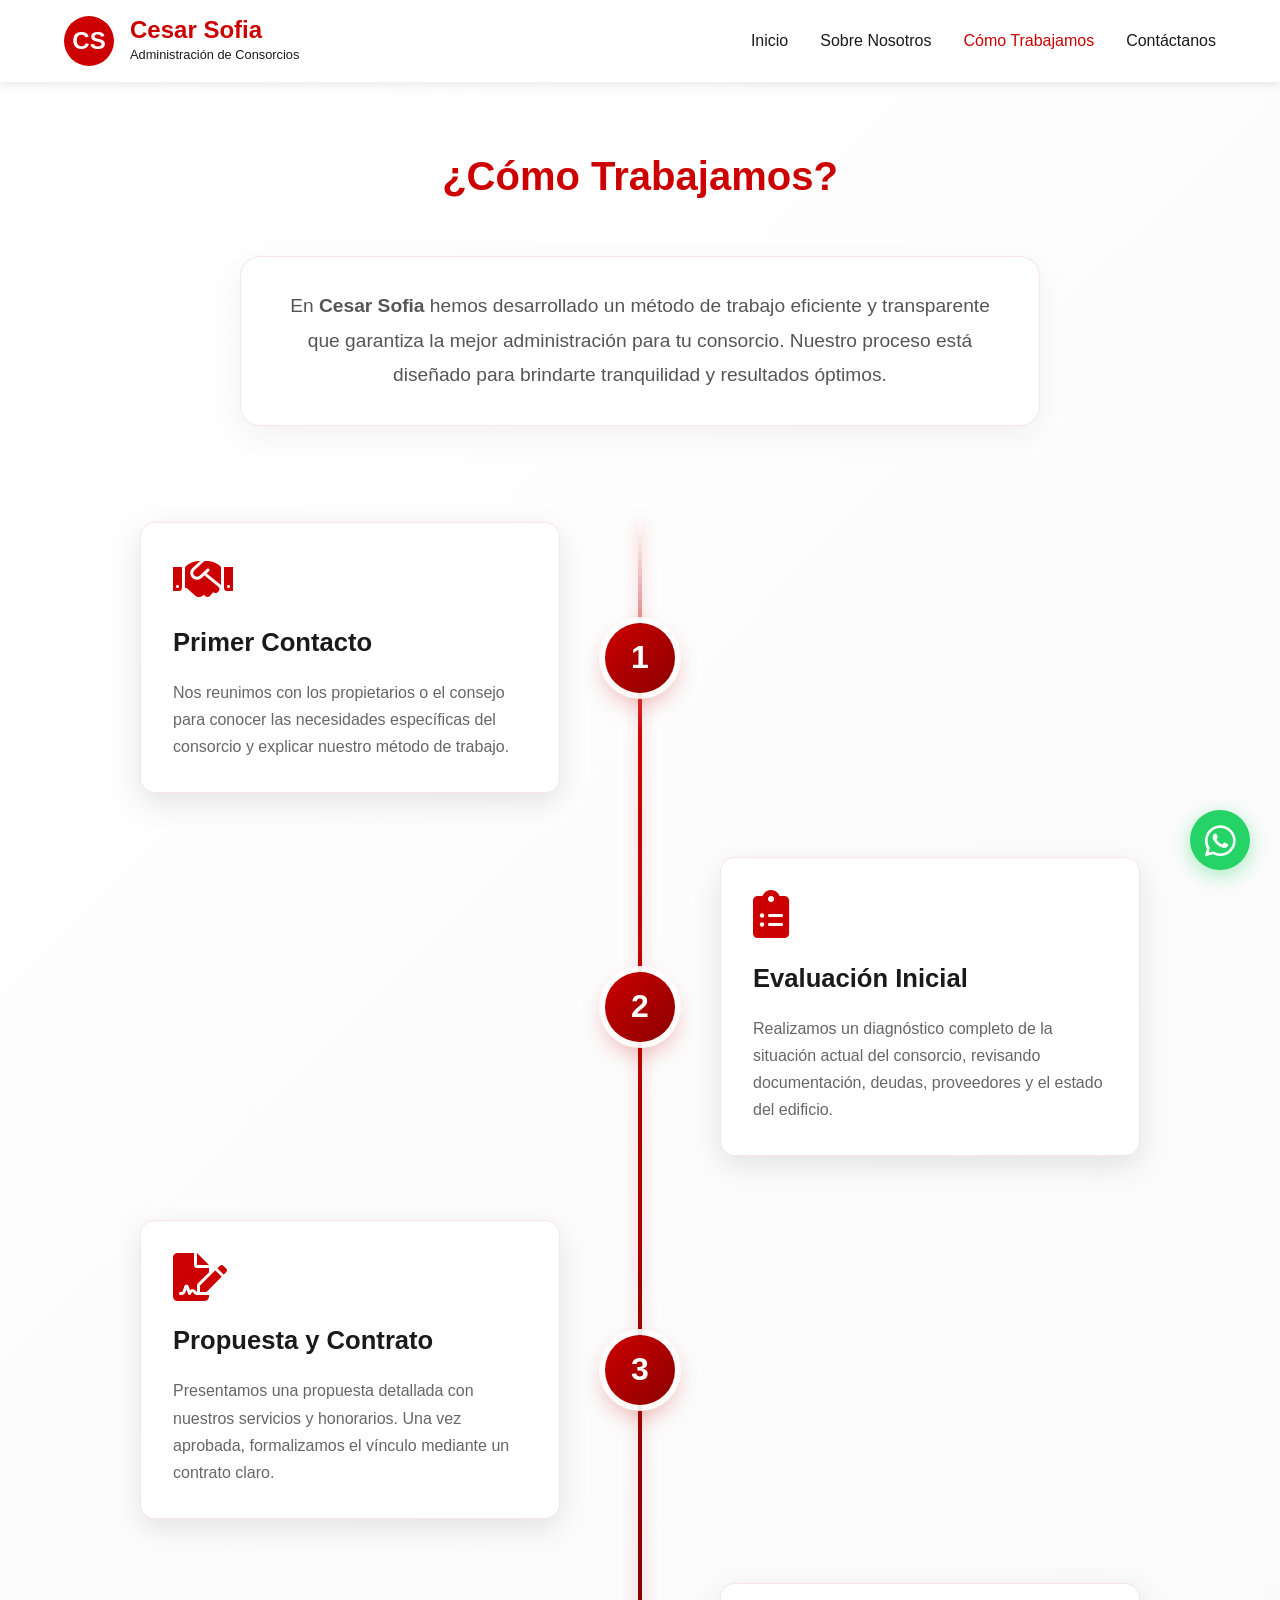
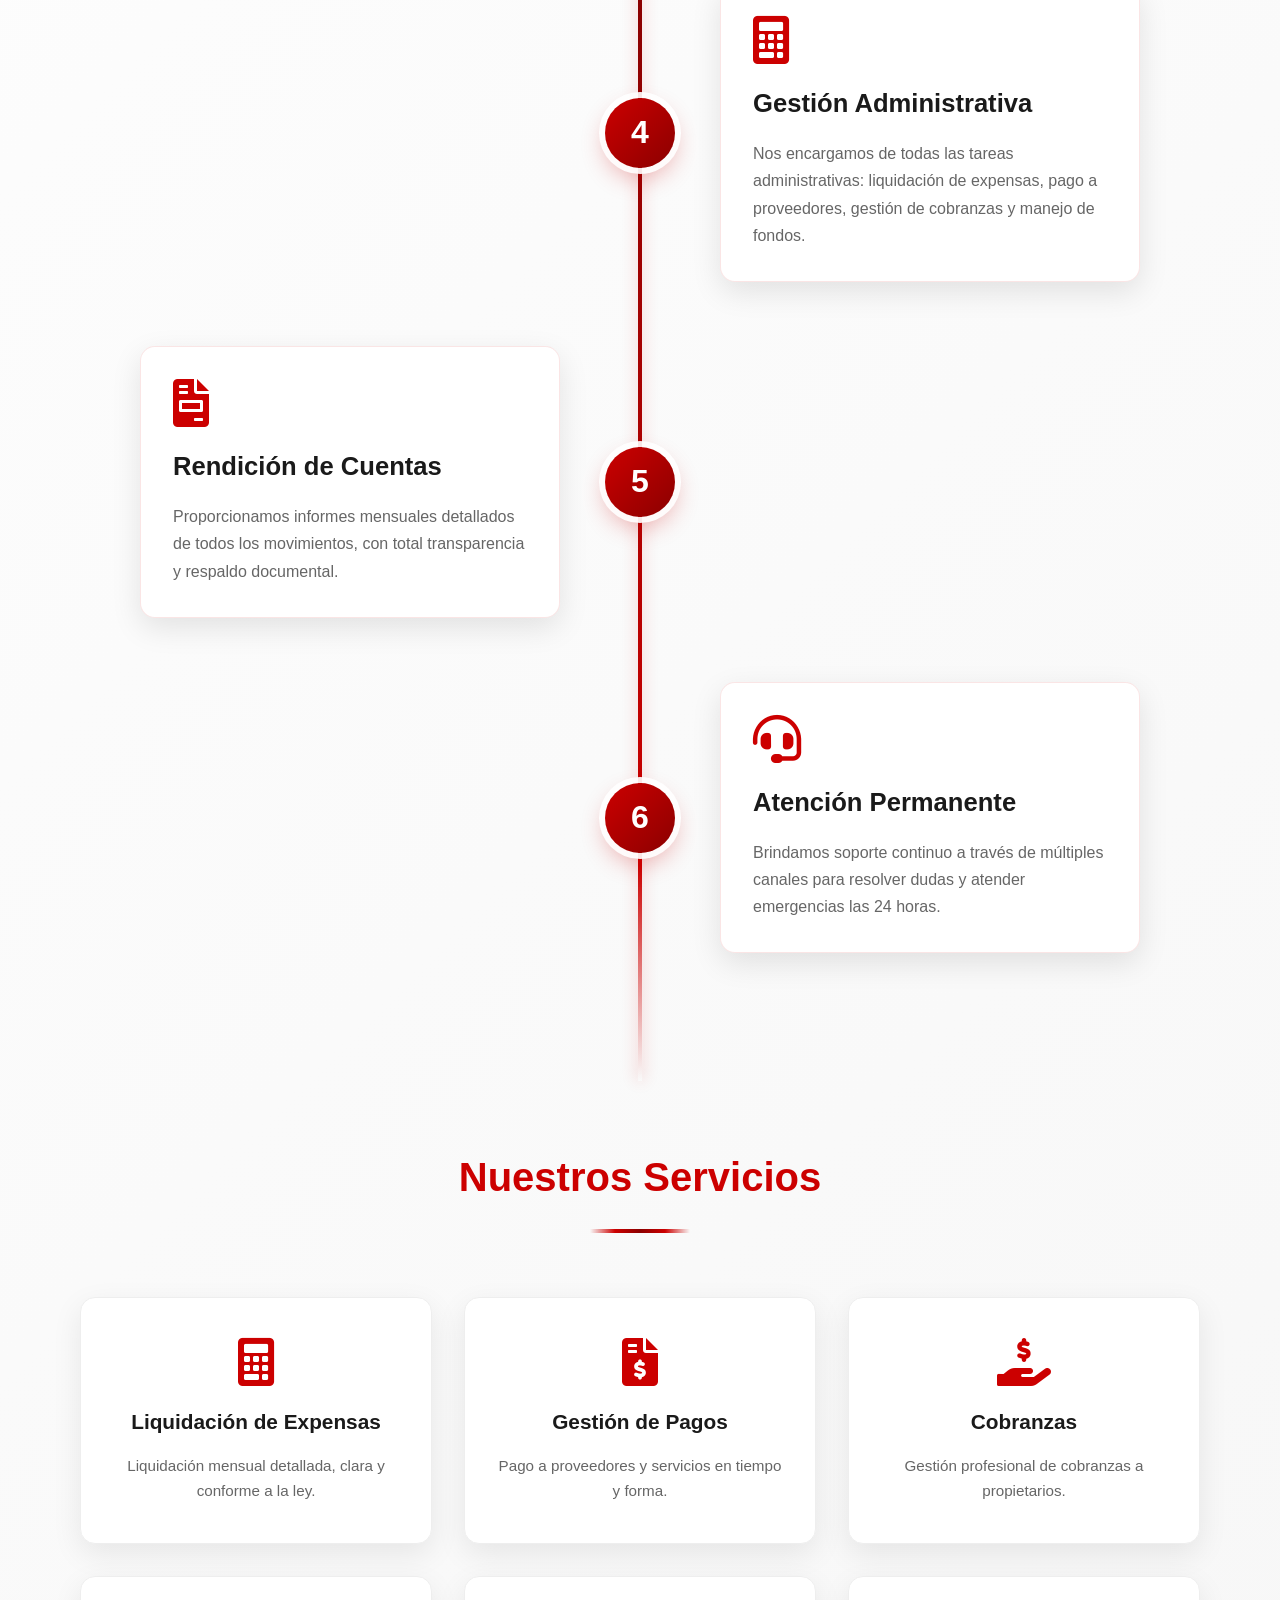
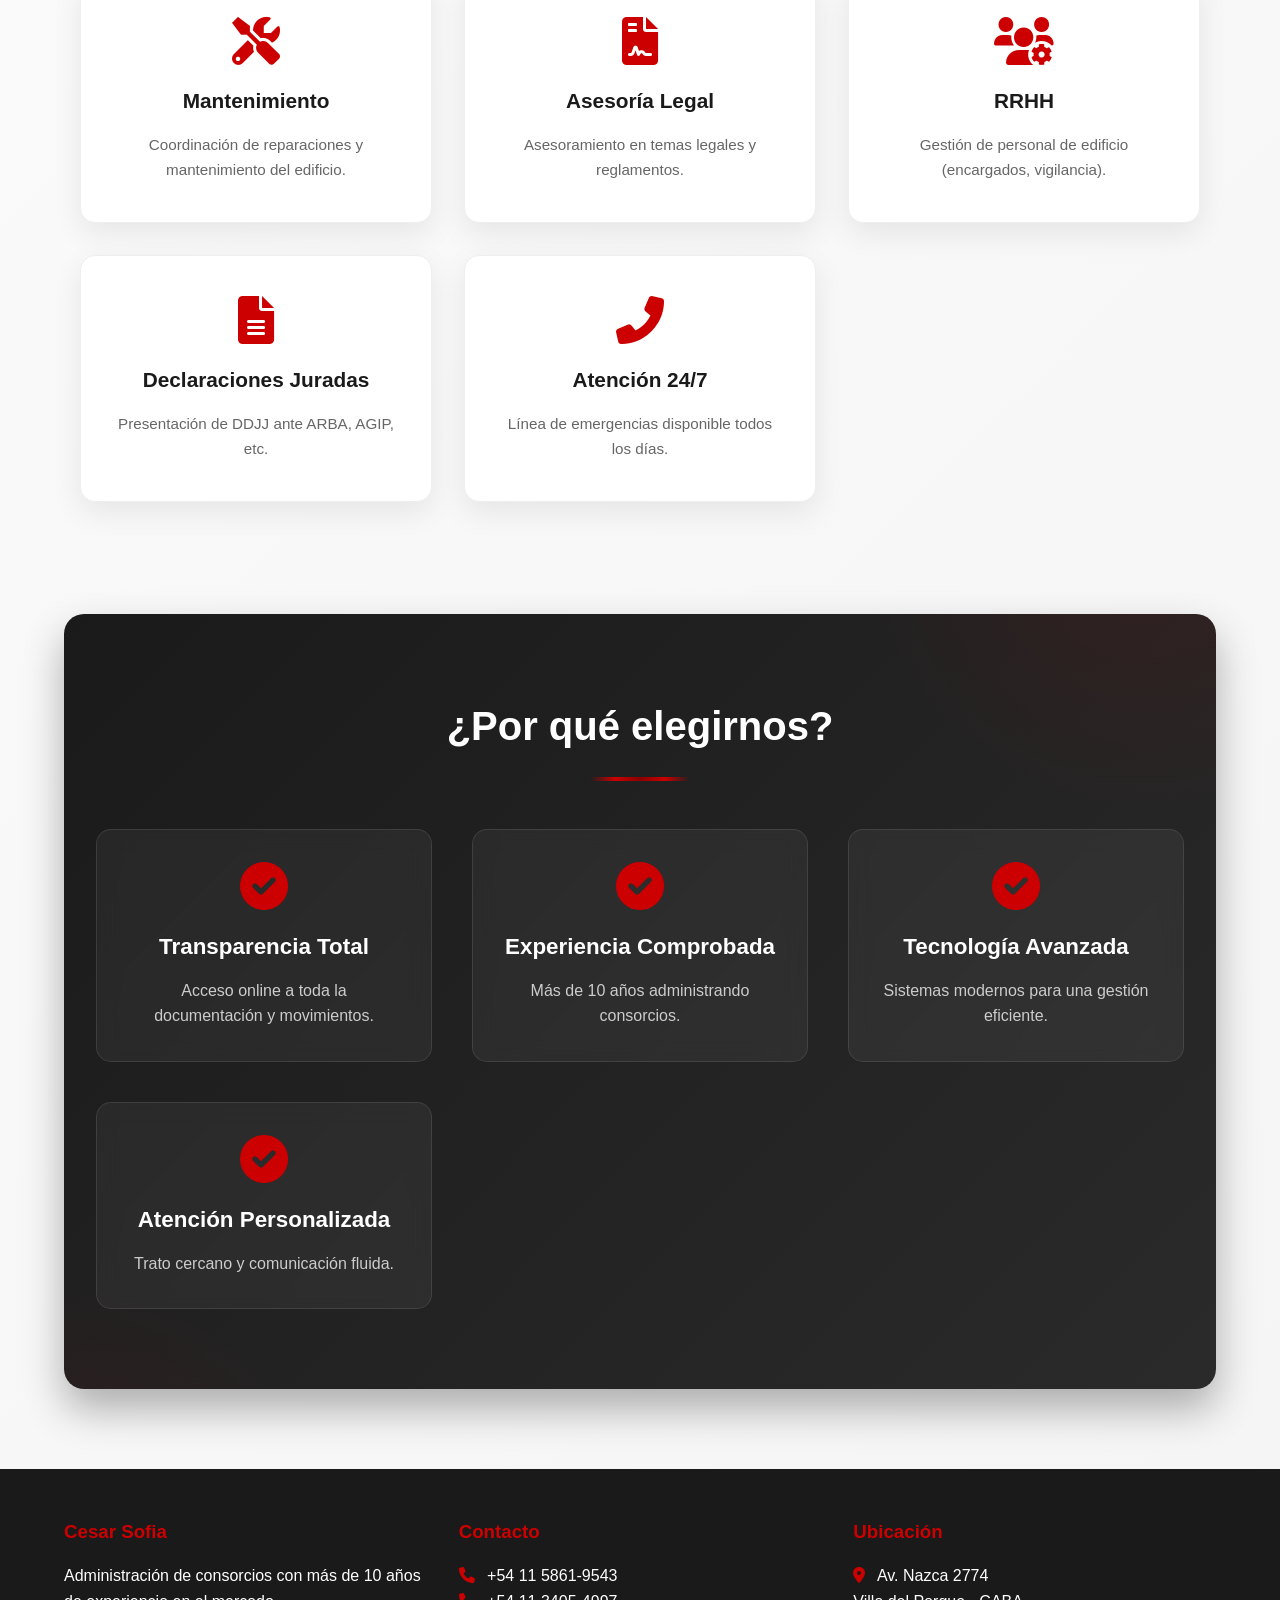
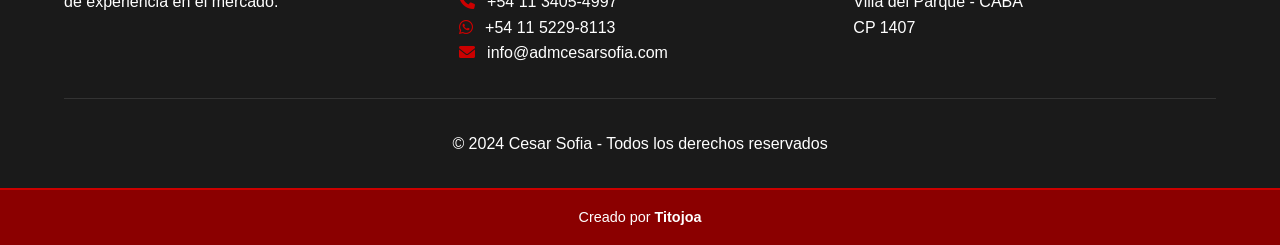
==== como-trabajamos.html @ 5bd955a2 "Primer commit" ====
<!DOCTYPE html>
<html lang="es">
<head>
    <meta charset="UTF-8">
    <meta name="viewport" content="width=device-width, initial-scale=1.0">
    <title>Cesar Sofia - Cómo Trabajamos | Administración de Consorcios</title>
    <link rel="stylesheet" href="css/main.css">
    <link rel="stylesheet" href="css/como-trabajamos.css">
    <link rel="stylesheet" href="https://cdnjs.cloudflare.com/ajax/libs/font-awesome/6.0.0/css/all.min.css">
</head>
<body>
    <header class="header">
        <div class="container">
            <div class="header-content">
                <div class="logo-container">
                    <div class="logo">
                        <span>CS</span>
                    </div>
                    <div class="company-name">
                        <h1>Cesar Sofia</h1>
                        <p>Administración de Consorcios</p>
                    </div>
                </div>
                
                <button class="mobile-menu-btn" id="mobileMenuBtn">
                    <i class="fas fa-bars"></i>
                </button>

                <nav class="nav-menu" id="navMenu">
                    <ul>
                        <li><a href="index.html">Inicio</a></li>
                        <li><a href="sobre-nosotros.html">Sobre Nosotros</a></li>
                        <li><a href="como-trabajamos.html" class="active">Cómo Trabajamos</a></li>
                        <li><a href="contactanos.html">Contáctanos</a></li>
                    </ul>
                </nav>
            </div>
        </div>
    </header>

    <main class="how-we-work">
        <div class="container">
            <h1 class="page-title">¿Cómo Trabajamos?</h1>
            
            <div class="intro-text">
                <p>En <strong>Cesar Sofia</strong> hemos desarrollado un método de trabajo eficiente y transparente que garantiza la mejor administración para tu consorcio. Nuestro proceso está diseñado para brindarte tranquilidad y resultados óptimos.</p>
            </div>

            <div class="process-timeline">
                <div class="process-step">
                    <div class="step-number">1</div>
                    <div class="step-content">
                        <i class="fas fa-handshake"></i>
                        <h3>Primer Contacto</h3>
                        <p>Nos reunimos con los propietarios o el consejo para conocer las necesidades específicas del consorcio y explicar nuestro método de trabajo.</p>
                    </div>
                </div>

                <div class="process-step">
                    <div class="step-number">2</div>
                    <div class="step-content">
                        <i class="fas fa-clipboard-list"></i>
                        <h3>Evaluación Inicial</h3>
                        <p>Realizamos un diagnóstico completo de la situación actual del consorcio, revisando documentación, deudas, proveedores y el estado del edificio.</p>
                    </div>
                </div>

                <div class="process-step">
                    <div class="step-number">3</div>
                    <div class="step-content">
                        <i class="fas fa-file-signature"></i>
                        <h3>Propuesta y Contrato</h3>
                        <p>Presentamos una propuesta detallada con nuestros servicios y honorarios. Una vez aprobada, formalizamos el vínculo mediante un contrato claro.</p>
                    </div>
                </div>

                <div class="process-step">
                    <div class="step-number">4</div>
                    <div class="step-content">
                        <i class="fas fa-calculator"></i>
                        <h3>Gestión Administrativa</h3>
                        <p>Nos encargamos de todas las tareas administrativas: liquidación de expensas, pago a proveedores, gestión de cobranzas y manejo de fondos.</p>
                    </div>
                </div>

                <div class="process-step">
                    <div class="step-number">5</div>
                    <div class="step-content">
                        <i class="fas fa-file-invoice"></i>
                        <h3>Rendición de Cuentas</h3>
                        <p>Proporcionamos informes mensuales detallados de todos los movimientos, con total transparencia y respaldo documental.</p>
                    </div>
                </div>

                <div class="process-step">
                    <div class="step-number">6</div>
                    <div class="step-content">
                        <i class="fas fa-headset"></i>
                        <h3>Atención Permanente</h3>
                        <p>Brindamos soporte continuo a través de múltiples canales para resolver dudas y atender emergencias las 24 horas.</p>
                    </div>
                </div>
            </div>

            <div class="services-section">
                <h2 class="section-title">Nuestros Servicios</h2>
                <div class="services-grid">
                    <div class="service-card">
                        <i class="fas fa-calculator"></i>
                        <h3>Liquidación de Expensas</h3>
                        <p>Liquidación mensual detallada, clara y conforme a la ley.</p>
                    </div>
                    <div class="service-card">
                        <i class="fas fa-file-invoice-dollar"></i>
                        <h3>Gestión de Pagos</h3>
                        <p>Pago a proveedores y servicios en tiempo y forma.</p>
                    </div>
                    <div class="service-card">
                        <i class="fas fa-hand-holding-usd"></i>
                        <h3>Cobranzas</h3>
                        <p>Gestión profesional de cobranzas a propietarios.</p>
                    </div>
                    <div class="service-card">
                        <i class="fas fa-tools"></i>
                        <h3>Mantenimiento</h3>
                        <p>Coordinación de reparaciones y mantenimiento del edificio.</p>
                    </div>
                    <div class="service-card">
                        <i class="fas fa-file-contract"></i>
                        <h3>Asesoría Legal</h3>
                        <p>Asesoramiento en temas legales y reglamentos.</p>
                    </div>
                    <div class="service-card">
                        <i class="fas fa-users-cog"></i>
                        <h3>RRHH</h3>
                        <p>Gestión de personal de edificio (encargados, vigilancia).</p>
                    </div>
                    <div class="service-card">
                        <i class="fas fa-file-alt"></i>
                        <h3>Declaraciones Juradas</h3>
                        <p>Presentación de DDJJ ante ARBA, AGIP, etc.</p>
                    </div>
                    <div class="service-card">
                        <i class="fas fa-phone-alt"></i>
                        <h3>Atención 24/7</h3>
                        <p>Línea de emergencias disponible todos los días.</p>
                    </div>
                </div>
            </div>

            <div class="features-section">
                <h2 class="section-title">¿Por qué elegirnos?</h2>
                <div class="features-grid">
                    <div class="feature">
                        <i class="fas fa-check-circle"></i>
                        <h3>Transparencia Total</h3>
                        <p>Acceso online a toda la documentación y movimientos.</p>
                    </div>
                    <div class="feature">
                        <i class="fas fa-check-circle"></i>
                        <h3>Experiencia Comprobada</h3>
                        <p>Más de 10 años administrando consorcios.</p>
                    </div>
                    <div class="feature">
                        <i class="fas fa-check-circle"></i>
                        <h3>Tecnología Avanzada</h3>
                        <p>Sistemas modernos para una gestión eficiente.</p>
                    </div>
                    <div class="feature">
                        <i class="fas fa-check-circle"></i>
                        <h3>Atención Personalizada</h3>
                        <p>Trato cercano y comunicación fluida.</p>
                    </div>
                </div>
            </div>
        </div>
    </main>

    <a href="https://wa.me/541152298113?text=Hola%21%20Quisiera%20consultar%20sobre%20la%20administraci%C3%B3n%20de%20consorcios" 
       class="whatsapp-float" 
       target="_blank">
        <i class="fab fa-whatsapp"></i>
    </a>

    <footer class="footer">
        <div class="container">
            <div class="footer-content">
                <div class="footer-section">
                    <h3>Cesar Sofia</h3>
                    <p>Administración de consorcios con más de 10 años de experiencia en el mercado.</p>
                </div>
                <div class="footer-section">
                    <h3>Contacto</h3>
                    <p><i class="fas fa-phone"></i> +54 11 5861-9543</p>
                    <p><i class="fas fa-phone"></i> +54 11 3405-4997</p>
                    <p><i class="fab fa-whatsapp"></i> +54 11 5229-8113</p>
                    <p><i class="fas fa-envelope"></i> info@admcesarsofia.com</p>
                </div>
                <div class="footer-section">
                    <h3>Ubicación</h3>
                    <p><i class="fas fa-map-marker-alt"></i> Av. Nazca 2774</p>
                    <p>Villa del Parque - CABA</p>
                    <p>CP 1407</p>
                </div>
            </div>
            <div class="footer-bottom">
                <p>&copy; 2024 Cesar Sofia - Todos los derechos reservados</p>
            </div>
        </div>
        <div class="creator-signature">
            <p>Creado por <a href="#" target="_blank">Titojoa</a></p>
        </div>
    </footer>

    <script src="js/main.js"></script>
</body>
</html>
---- css/main.css ----
/* Variables y reset */
:root {
    --rojo: #cc0000;
    --rojo-oscuro: #8b0000;
    --negro: #1a1a1a;
    --blanco: #ffffff;
    --gris-claro: #f5f5f5;
}

* {
    margin: 0;
    padding: 0;
    box-sizing: border-box;
}

body {
    font-family: 'Segoe UI', Tahoma, Geneva, Verdana, sans-serif;
    line-height: 1.6;
    color: var(--negro);
}

.container {
    width: 90%;
    max-width: 1200px;
    margin: 0 auto;
}

/* Header compartido */
.header {
    background: var(--blanco);
    box-shadow: 0 2px 10px rgba(0,0,0,0.1);
    position: fixed;
    width: 100%;
    top: 0;
    z-index: 1000;
}

.header-content {
    display: flex;
    justify-content: space-between;
    align-items: center;
    padding: 1rem 0;
}

.logo-container {
    display: flex;
    align-items: center;
    gap: 1rem;
}

.logo {
    width: 50px;
    height: 50px;
    background: var(--rojo);
    border-radius: 50%;
    display: flex;
    align-items: center;
    justify-content: center;
    color: var(--blanco);
    font-weight: bold;
    font-size: 1.5rem;
}

.company-name h1 {
    font-size: 1.5rem;
    color: var(--rojo);
    line-height: 1.2;
}

.company-name p {
    font-size: 0.8rem;
    color: var(--negro);
}

/* Navegación - AHORA LINEAL EN MÓVIL TAMBIÉN */
.nav-menu ul {
    display: flex;
    list-style: none;
    gap: 2rem;
}

.nav-menu a {
    text-decoration: none;
    color: var(--negro);
    font-weight: 500;
    transition: color 0.3s;
    font-size: 1rem;
    white-space: nowrap;
}

.nav-menu a:hover,
.nav-menu a.active {
    color: var(--rojo);
}

.mobile-menu-btn {
    display: none; /* OCULTO - ya no usamos menú hamburguesa */
}

/* Footer */
.footer {
    background: var(--negro);
    color: var(--blanco);
    padding: 3rem 0 0;
}

.footer-content {
    display: grid;
    grid-template-columns: repeat(auto-fit, minmax(250px, 1fr));
    gap: 2rem;
    margin-bottom: 2rem;
}

.footer-section h3 {
    color: var(--rojo);
    margin-bottom: 1rem;
}

.footer-section i {
    margin-right: 0.5rem;
    color: var(--rojo);
}

.footer-bottom {
    text-align: center;
    padding: 2rem 0;
    border-top: 1px solid #333;
}

/* Tu sello personal SIN CORAZÓN */
.creator-signature {
    background: var(--rojo-oscuro);
    text-align: center;
    padding: 1rem;
    font-size: 0.9rem;
    border-top: 2px solid var(--rojo);
}

.creator-signature p {
    margin: 0;
    color: var(--blanco);
}

.creator-signature a {
    color: var(--blanco);
    text-decoration: none;
    font-weight: bold;
    transition: color 0.3s;
}

.creator-signature a:hover {
    color: var(--negro);
}

/* Botón flotante de WhatsApp */
.whatsapp-float {
    position: fixed;
    bottom: 30px;
    right: 30px;
    background: #25d366;
    color: white;
    width: 60px;
    height: 60px;
    border-radius: 50%;
    text-align: center;
    font-size: 30px;
    line-height: 60px;
    box-shadow: 0 5px 20px rgba(37, 211, 102, 0.4);
    z-index: 1000;
    transition: all 0.3s ease;
    animation: pulse 2s infinite;
    display: flex;
    align-items: center;
    justify-content: center;
    text-decoration: none;
}

.whatsapp-float:hover {
    transform: scale(1.1);
    box-shadow: 0 5px 25px rgba(37, 211, 102, 0.6);
    color: white;
}

.whatsapp-float i {
    font-size: 35px;
}

@keyframes pulse {
    0% {
        box-shadow: 0 0 0 0 rgba(37, 211, 102, 0.7);
    }
    70% {
        box-shadow: 0 0 0 15px rgba(37, 211, 102, 0);
    }
    100% {
        box-shadow: 0 0 0 0 rgba(37, 211, 102, 0);
    }
}

/* Botones */
.btn {
    display: inline-block;
    padding: 0.8rem 1.5rem;
    text-decoration: none;
    border-radius: 5px;
    transition: all 0.3s;
    cursor: pointer;
}

.btn-primary {
    background: var(--rojo);
    color: var(--blanco);
    border: none;
}

.btn-primary:hover {
    background: var(--rojo-oscuro);
    transform: translateY(-2px);
}

/* Estilos generales para páginas */
.page-title {
    font-size: 2.5rem;
    color: var(--rojo);
    text-align: center;
    margin: 2rem 0 3rem;
    padding-top: 80px;
}

/* RESPONSIVE - NAVBAR LINEAL CENTRADA EN MÓVIL */
@media (max-width: 992px) {
    .header-content {
        flex-wrap: wrap;
        justify-content: center;
        gap: 1rem;
    }
    
    .logo-container {
        width: 100%;
        justify-content: center;
    }
    
    .nav-menu {
        width: 100%;
    }
    
    .nav-menu ul {
        justify-content: center;
        flex-wrap: wrap;
        gap: 1rem 1.5rem;
    }
    
    .nav-menu a {
        font-size: 0.95rem;
    }
}

@media (max-width: 768px) {
    .header-content {
        padding: 0.8rem 0;
    }
    
    .logo {
        width: 40px;
        height: 40px;
        font-size: 1.2rem;
    }
    
    .company-name h1 {
        font-size: 1.2rem;
    }
    
    .company-name p {
        font-size: 0.7rem;
    }
    
    .nav-menu ul {
        gap: 0.8rem;
    }
    
    .nav-menu a {
        font-size: 0.85rem;
        padding: 0.3rem 0;
    }
    
    .page-title {
        font-size: 2rem;
        padding-top: 120px; /* Aumentado por el header más grande */
    }
    
    .whatsapp-float {
        bottom: 20px;
        right: 20px;
        width: 50px;
        height: 50px;
    }
    
    .whatsapp-float i {
        font-size: 28px;
    }
}

@media (max-width: 480px) {
    .nav-menu ul {
        gap: 0.5rem;
    }
    
    .nav-menu a {
        font-size: 0.75rem;
    }
    
    .logo {
        width: 35px;
        height: 35px;
        font-size: 1rem;
    }
    
    .company-name h1 {
        font-size: 1rem;
    }
    
    .company-name p {
        font-size: 0.6rem;
    }
    
    .page-title {
        padding-top: 130px;
        font-size: 1.8rem;
    }
}
---- css/como-trabajamos.css ----
/* How We Work Page Styles */
.how-we-work {
    padding: 2rem 0 5rem;
    background: linear-gradient(135deg, var(--blanco) 0%, var(--gris-claro) 100%);
    position: relative;
    overflow: hidden;
}

/* Efecto de fondo geométrico */
.how-we-work::before {
    content: '';
    position: absolute;
    top: -50%;
    right: -10%;
    width: 600px;
    height: 600px;
    background: radial-gradient(circle, rgba(204, 0, 0, 0.03) 0%, transparent 70%);
    border-radius: 50%;
    animation: floatSlow 20s ease-in-out infinite;
    pointer-events: none;
}

.how-we-work::after {
    content: '';
    position: absolute;
    bottom: -20%;
    left: -10%;
    width: 500px;
    height: 500px;
    background: radial-gradient(circle, rgba(204, 0, 0, 0.03) 0%, transparent 70%);
    border-radius: 50%;
    animation: floatSlow 15s ease-in-out infinite reverse;
    pointer-events: none;
}

@keyframes floatSlow {
    0%, 100% {
        transform: translate(0, 0) scale(1);
    }
    33% {
        transform: translate(2%, 2%) scale(1.05);
    }
    66% {
        transform: translate(-2%, -2%) scale(0.95);
    }
}

/* Intro Text Animado */
.intro-text {
    max-width: 800px;
    margin: 0 auto 4rem;
    text-align: center;
    font-size: 1.2rem;
    color: #555;
    line-height: 1.8;
    position: relative;
    z-index: 2;
    animation: fadeInScale 1s ease-out;
    padding: 2rem;
    background: rgba(255, 255, 255, 0.8);
    border-radius: 20px;
    box-shadow: 0 10px 30px rgba(0, 0, 0, 0.05);
    backdrop-filter: blur(10px);
    border: 1px solid rgba(204, 0, 0, 0.1);
}

@keyframes fadeInScale {
    from {
        opacity: 0;
        transform: scale(0.9);
    }
    to {
        opacity: 1;
        transform: scale(1);
    }
}

/* Timeline Process Mejorado */
.process-timeline {
    max-width: 1000px;
    margin: 0 auto 6rem;
    position: relative;
    z-index: 2;
    padding: 2rem 0;
}

.process-timeline::before {
    content: '';
    position: absolute;
    left: 50%;
    transform: translateX(-50%);
    width: 4px;
    height: 100%;
    background: linear-gradient(180deg, 
        transparent 0%, 
        var(--rojo) 10%, 
        var(--rojo-oscuro) 50%, 
        var(--rojo) 90%, 
        transparent 100%);
    box-shadow: 0 0 15px rgba(204, 0, 0, 0.3);
    animation: pulseLine 3s ease-in-out infinite;
}

@keyframes pulseLine {
    0%, 100% {
        opacity: 0.8;
        box-shadow: 0 0 15px rgba(204, 0, 0, 0.3);
    }
    50% {
        opacity: 1;
        box-shadow: 0 0 25px rgba(204, 0, 0, 0.5);
    }
}

.process-step {
    display: flex;
    justify-content: space-between;
    align-items: center;
    margin-bottom: 4rem;
    position: relative;
    opacity: 0;
    animation: slideInStep 0.8s ease-out forwards;
}

.process-step:nth-child(1) { animation-delay: 0.1s; }
.process-step:nth-child(2) { animation-delay: 0.2s; }
.process-step:nth-child(3) { animation-delay: 0.3s; }
.process-step:nth-child(4) { animation-delay: 0.4s; }
.process-step:nth-child(5) { animation-delay: 0.5s; }
.process-step:nth-child(6) { animation-delay: 0.6s; }

@keyframes slideInStep {
    from {
        opacity: 0;
        transform: translateY(30px);
    }
    to {
        opacity: 1;
        transform: translateY(0);
    }
}

.process-step:nth-child(even) {
    flex-direction: row-reverse;
}

/* Número de paso mejorado */
.step-number {
    width: 70px;
    height: 70px;
    background: linear-gradient(135deg, var(--rojo), var(--rojo-oscuro));
    color: var(--blanco);
    border-radius: 50%;
    display: flex;
    align-items: center;
    justify-content: center;
    font-size: 2rem;
    font-weight: bold;
    position: absolute;
    left: 50%;
    transform: translateX(-50%);
    z-index: 3;
    box-shadow: 0 0 0 6px rgba(255, 255, 255, 0.9), 0 10px 25px rgba(204, 0, 0, 0.3);
    transition: all 0.3s;
    animation: pulseNumber 2s ease-in-out infinite;
}

@keyframes pulseNumber {
    0%, 100% {
        transform: translateX(-50%) scale(1);
        box-shadow: 0 0 0 6px rgba(255, 255, 255, 0.9), 0 10px 25px rgba(204, 0, 0, 0.3);
    }
    50% {
        transform: translateX(-50%) scale(1.1);
        box-shadow: 0 0 0 8px rgba(255, 255, 255, 0.9), 0 15px 35px rgba(204, 0, 0, 0.5);
    }
}

.process-step:hover .step-number {
    animation: none;
    transform: translateX(-50%) scale(1.2);
    box-shadow: 0 0 0 8px var(--blanco), 0 20px 40px rgba(204, 0, 0, 0.4);
}

/* Contenido del paso mejorado */
.step-content {
    width: 42%;
    background: var(--blanco);
    padding: 2rem;
    border-radius: 15px;
    box-shadow: 0 10px 30px rgba(0, 0, 0, 0.1);
    transition: all 0.4s cubic-bezier(0.4, 0, 0.2, 1);
    position: relative;
    overflow: hidden;
    border: 1px solid rgba(204, 0, 0, 0.1);
}

.step-content::before {
    content: '';
    position: absolute;
    top: 0;
    left: 0;
    width: 4px;
    height: 0;
    background: var(--rojo);
    transition: height 0.3s;
}

.step-content:hover {
    transform: translateY(-10px) scale(1.02);
    box-shadow: 0 20px 40px rgba(204, 0, 0, 0.15);
    border-color: var(--rojo);
}

.step-content:hover::before {
    height: 100%;
}

.step-content i {
    font-size: 3rem;
    color: var(--rojo);
    margin-bottom: 1.2rem;
    transition: all 0.3s;
    display: inline-block;
}

.step-content:hover i {
    transform: scale(1.2) rotate(360deg);
    color: var(--rojo-oscuro);
}

.step-content h3 {
    font-size: 1.6rem;
    color: var(--negro);
    margin-bottom: 1rem;
    transition: color 0.3s;
}

.step-content:hover h3 {
    color: var(--rojo);
}

.step-content p {
    color: #666;
    line-height: 1.7;
    transition: color 0.3s;
}

/* Services Section Mejorado */
.services-section {
    margin-bottom: 6rem;
    position: relative;
    z-index: 2;
}

.section-title {
    text-align: center;
    font-size: 2.5rem;
    color: var(--rojo);
    margin-bottom: 3rem;
    position: relative;
    animation: fadeInTitle 1s ease-out;
}

@keyframes fadeInTitle {
    from {
        opacity: 0;
        transform: translateY(-20px);
    }
    to {
        opacity: 1;
        transform: translateY(0);
    }
}

.section-title::after {
    content: '';
    display: block;
    width: 100px;
    height: 4px;
    background: linear-gradient(90deg, transparent, var(--rojo), var(--rojo-oscuro), var(--rojo), transparent);
    margin: 1.2rem auto;
    animation: expandWidth 1s ease-out forwards;
}

@keyframes expandWidth {
    from {
        width: 0;
        opacity: 0;
    }
    to {
        width: 100px;
        opacity: 1;
    }
}

.services-grid {
    display: grid;
    grid-template-columns: repeat(auto-fit, minmax(280px, 1fr));
    gap: 2rem;
    padding: 1rem;
}

.service-card {
    background: var(--blanco);
    padding: 2.5rem 2rem;
    border-radius: 15px;
    text-align: center;
    box-shadow: 0 10px 30px rgba(0, 0, 0, 0.08);
    transition: all 0.4s cubic-bezier(0.4, 0, 0.2, 1);
    border: 1px solid #eee;
    position: relative;
    overflow: hidden;
    opacity: 0;
    animation: fadeInCard 0.8s ease-out forwards;
}

.service-card:nth-child(1) { animation-delay: 0.1s; }
.service-card:nth-child(2) { animation-delay: 0.2s; }
.service-card:nth-child(3) { animation-delay: 0.3s; }
.service-card:nth-child(4) { animation-delay: 0.4s; }
.service-card:nth-child(5) { animation-delay: 0.5s; }
.service-card:nth-child(6) { animation-delay: 0.6s; }
.service-card:nth-child(7) { animation-delay: 0.7s; }
.service-card:nth-child(8) { animation-delay: 0.8s; }

@keyframes fadeInCard {
    from {
        opacity: 0;
        transform: translateY(30px) scale(0.9);
    }
    to {
        opacity: 1;
        transform: translateY(0) scale(1);
    }
}

.service-card::before {
    content: '';
    position: absolute;
    top: -50%;
    left: -50%;
    width: 200%;
    height: 200%;
    background: radial-gradient(circle, rgba(204, 0, 0, 0.05) 0%, transparent 70%);
    transform: rotate(45deg);
    transition: all 0.6s;
    opacity: 0;
}

.service-card:hover {
    transform: translateY(-15px) scale(1.03);
    border-color: var(--rojo);
    box-shadow: 0 20px 40px rgba(204, 0, 0, 0.2);
}

.service-card:hover::before {
    opacity: 1;
    transform: rotate(45deg) scale(1.2);
}

.service-card i {
    font-size: 3rem;
    color: var(--rojo);
    margin-bottom: 1.2rem;
    transition: all 0.3s;
    position: relative;
    z-index: 2;
}

.service-card:hover i {
    transform: scale(1.2) rotateY(180deg);
    color: var(--rojo-oscuro);
}

.service-card h3 {
    margin-bottom: 1rem;
    color: var(--negro);
    font-size: 1.3rem;
    transition: color 0.3s;
    position: relative;
    z-index: 2;
}

.service-card:hover h3 {
    color: var(--rojo);
}

.service-card p {
    color: #666;
    font-size: 0.95rem;
    line-height: 1.6;
    position: relative;
    z-index: 2;
}

/* Features Section Mejorado */
.features-section {
    background: linear-gradient(135deg, var(--negro) 0%, #2a2a2a 100%);
    padding: 5rem 2rem;
    border-radius: 20px;
    margin-top: 4rem;
    position: relative;
    z-index: 2;
    overflow: hidden;
    box-shadow: 0 20px 40px rgba(0, 0, 0, 0.3);
    animation: slideUp 1s ease-out;
}

@keyframes slideUp {
    from {
        opacity: 0;
        transform: translateY(50px);
    }
    to {
        opacity: 1;
        transform: translateY(0);
    }
}

.features-section::before {
    content: '';
    position: absolute;
    top: -50%;
    right: -20%;
    width: 600px;
    height: 600px;
    background: radial-gradient(circle, rgba(204, 0, 0, 0.1) 0%, transparent 70%);
    border-radius: 50%;
    animation: rotate 30s linear infinite;
}

.features-section::after {
    content: '';
    position: absolute;
    bottom: -50%;
    left: -20%;
    width: 500px;
    height: 500px;
    background: radial-gradient(circle, rgba(204, 0, 0, 0.1) 0%, transparent 70%);
    border-radius: 50%;
    animation: rotate 25s linear infinite reverse;
}

@keyframes rotate {
    from {
        transform: rotate(0deg);
    }
    to {
        transform: rotate(360deg);
    }
}

.features-section .section-title {
    color: var(--blanco);
    position: relative;
    z-index: 2;
}

.features-section .section-title::after {
    background: linear-gradient(90deg, transparent, var(--rojo), var(--rojo-oscuro), var(--rojo), transparent);
}

.features-grid {
    display: grid;
    grid-template-columns: repeat(auto-fit, minmax(280px, 1fr));
    gap: 2.5rem;
    position: relative;
    z-index: 2;
}

.feature {
    text-align: center;
    color: var(--blanco);
    padding: 2rem;
    background: rgba(255, 255, 255, 0.05);
    border-radius: 15px;
    backdrop-filter: blur(10px);
    border: 1px solid rgba(255, 255, 255, 0.1);
    transition: all 0.4s;
    opacity: 0;
    animation: fadeInFeature 0.8s ease-out forwards;
}

.feature:nth-child(1) { animation-delay: 0.1s; }
.feature:nth-child(2) { animation-delay: 0.2s; }
.feature:nth-child(3) { animation-delay: 0.3s; }
.feature:nth-child(4) { animation-delay: 0.4s; }

@keyframes fadeInFeature {
    from {
        opacity: 0;
        transform: translateY(20px);
    }
    to {
        opacity: 1;
        transform: translateY(0);
    }
}

.feature:hover {
    transform: translateY(-10px) scale(1.05);
    background: rgba(204, 0, 0, 0.15);
    border-color: var(--rojo);
    box-shadow: 0 15px 30px rgba(204, 0, 0, 0.3);
}

.feature i {
    font-size: 3rem;
    color: var(--rojo);
    margin-bottom: 1.2rem;
    transition: all 0.3s;
}

.feature:hover i {
    transform: scale(1.2) rotate(360deg);
    color: var(--blanco);
}

.feature h3 {
    margin-bottom: 0.8rem;
    color: var(--blanco);
    font-size: 1.4rem;
}

.feature p {
    color: #ccc;
    line-height: 1.6;
}

/* Responsive */
@media (max-width: 992px) {
    .process-timeline::before {
        left: 40px;
    }
    
    .step-number {
        left: 40px;
        width: 60px;
        height: 60px;
        font-size: 1.6rem;
    }
    
    .process-step,
    .process-step:nth-child(even) {
        flex-direction: column;
        align-items: flex-start;
        margin-left: 70px;
    }
    
    .step-content {
        width: calc(100% - 30px);
        margin-left: 40px;
    }
}

@media (max-width: 768px) {
    .how-we-work {
        padding: 1rem 0 3rem;
    }
    
    .intro-text {
        font-size: 1rem;
        padding: 1.5rem;
        margin: 0 1rem 3rem;
    }
    
    .process-timeline::before {
        left: 30px;
    }
    
    .step-number {
        left: 30px;
        width: 50px;
        height: 50px;
        font-size: 1.4rem;
        box-shadow: 0 0 0 4px var(--blanco), 0 5px 15px rgba(0,0,0,0.2);
    }
    
    .process-step,
    .process-step:nth-child(even) {
        margin-left: 50px;
    }
    
    .step-content {
        width: calc(100% - 20px);
        margin-left: 30px;
        padding: 1.5rem;
    }
    
    .step-content i {
        font-size: 2rem;
    }
    
    .step-content h3 {
        font-size: 1.3rem;
    }
    
    .services-grid {
        grid-template-columns: 1fr;
        padding: 0 1rem;
    }
    
    .service-card {
        padding: 2rem 1.5rem;
    }
    
    .features-section {
        padding: 3rem 1rem;
        margin: 2rem 1rem;
    }
    
    .features-grid {
        grid-template-columns: 1fr;
        gap: 1.5rem;
    }
    
    .feature {
        padding: 1.5rem;
    }
    
    .section-title {
        font-size: 2rem;
    }
    
    .section-title::after {
        width: 60px;
    }
}

/* Animaciones adicionales */
@keyframes shimmer {
    0% {
        background-position: -100% 0;
    }
    100% {
        background-position: 200% 0;
    }
}

.service-card::after {
    content: '';
    position: absolute;
    top: 0;
    left: 0;
    width: 100%;
    height: 100%;
    background: linear-gradient(90deg, transparent, rgba(255, 255, 255, 0.2), transparent);
    background-size: 200% 100%;
    animation: shimmer 3s infinite;
    pointer-events: none;
    opacity: 0;
    transition: opacity 0.3s;
}

.service-card:hover::after {
    opacity: 1;
}
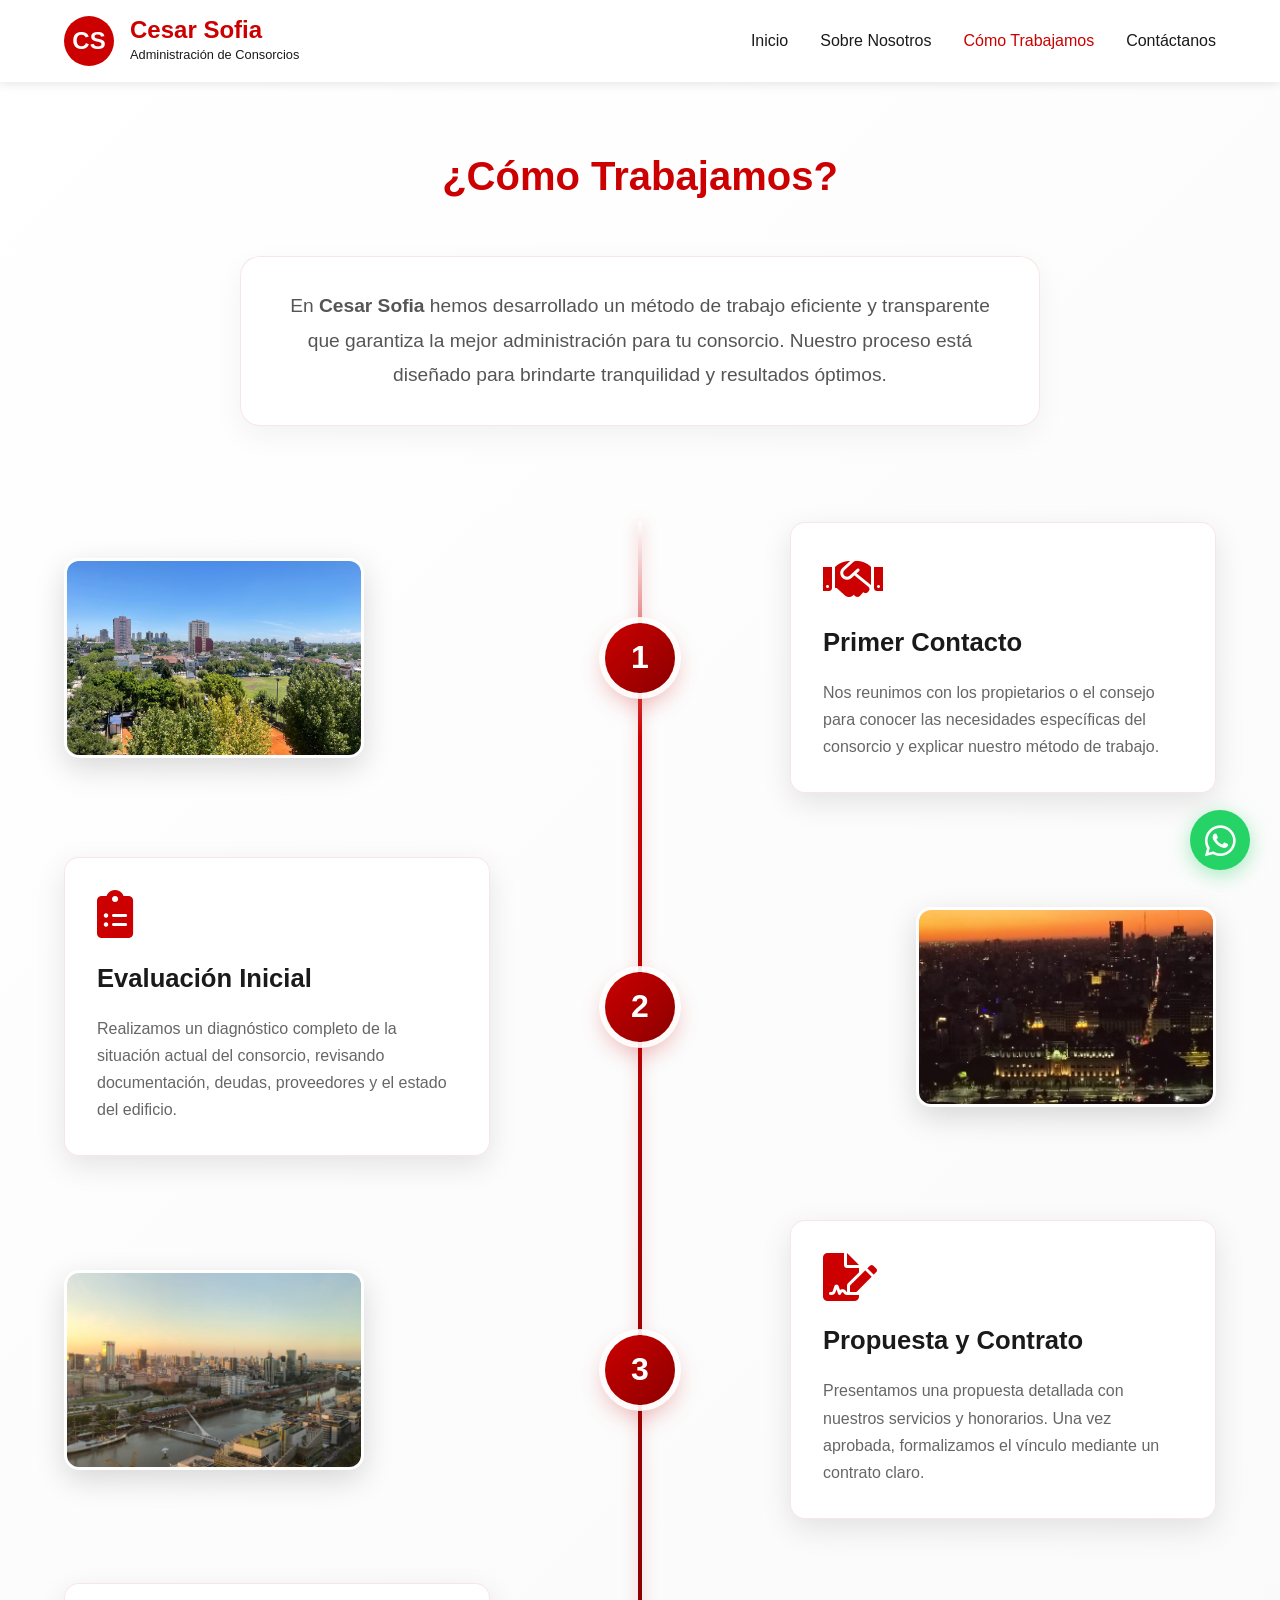
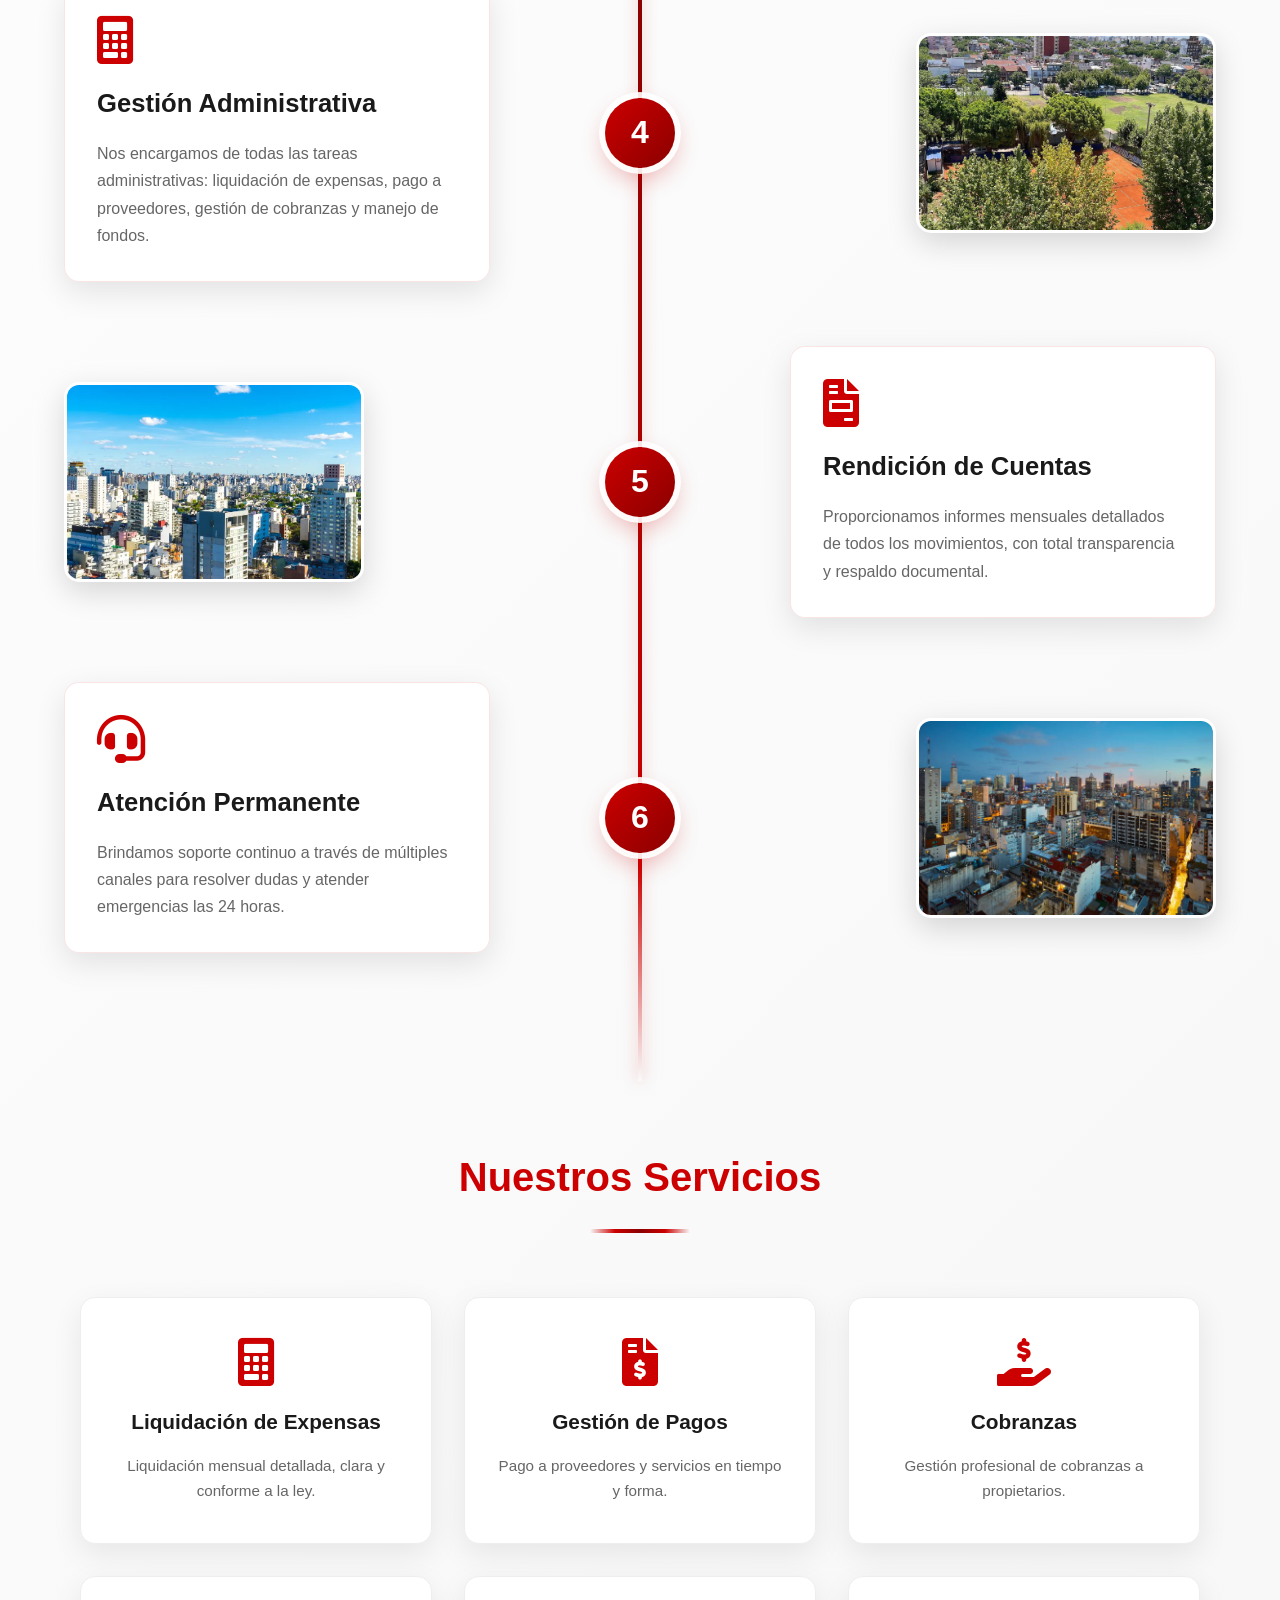
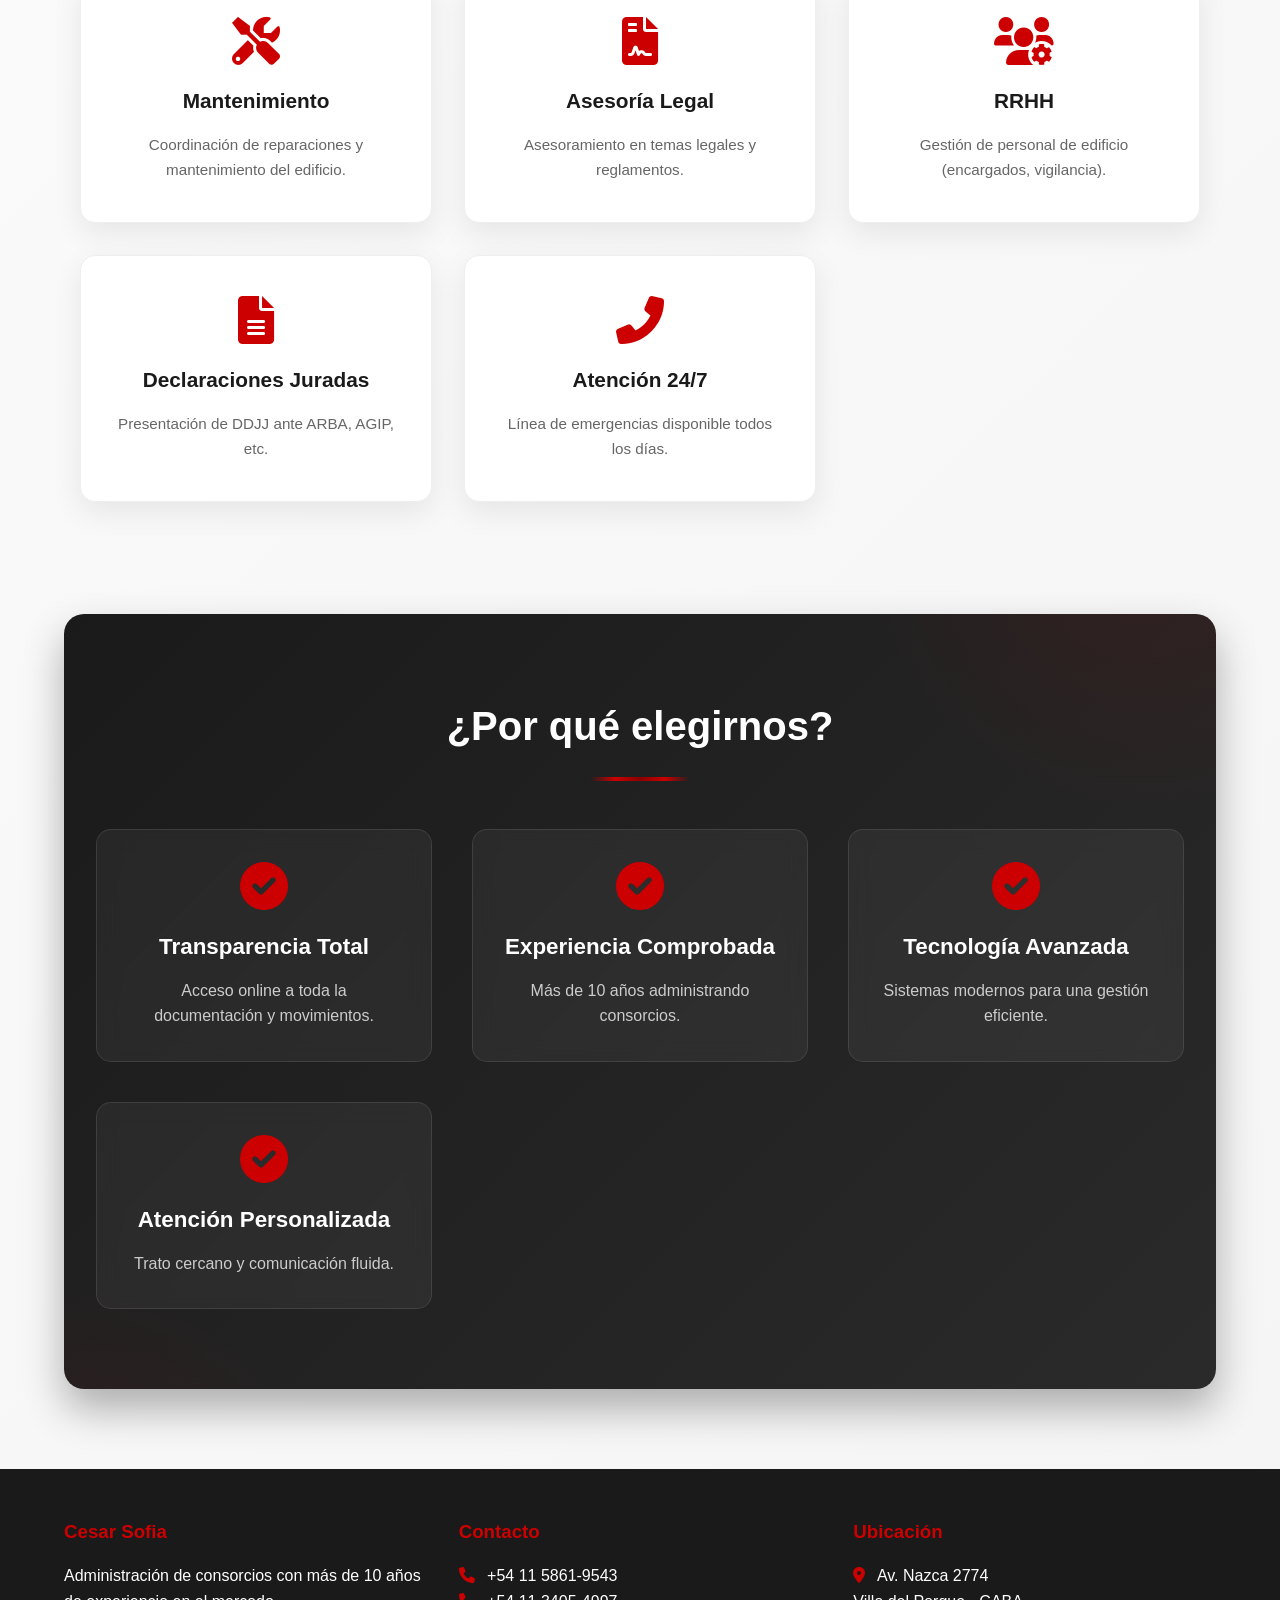
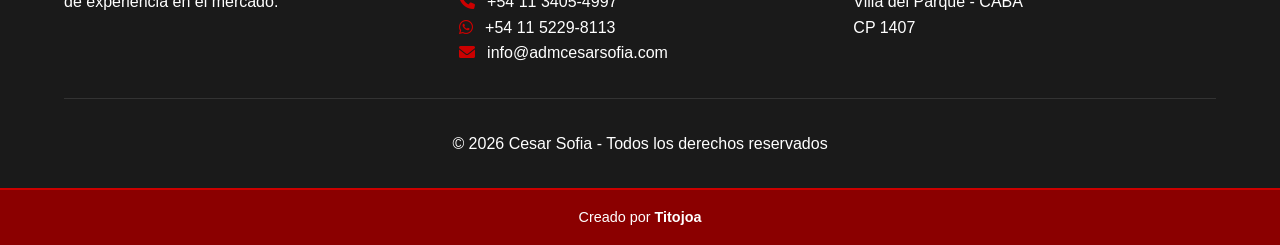
==== commit 72278bbd: "cambios imagenes" ====
--- a/como-trabajamos.html
+++ b/como-trabajamos.html
@@ -46,9 +46,14 @@
                 <p>En <strong>Cesar Sofia</strong> hemos desarrollado un método de trabajo eficiente y transparente que garantiza la mejor administración para tu consorcio. Nuestro proceso está diseñado para brindarte tranquilidad y resultados óptimos.</p>
             </div>
 
+            <!-- Timeline Process con imágenes a los costados -->
             <div class="process-timeline">
+                <!-- Paso 1 - Imagen a la izquierda -->
                 <div class="process-step">
                     <div class="step-number">1</div>
+                    <div class="step-image-left">
+                        <img src="foto1.jpg" alt="Primer contacto con clientes" onerror="this.src='https://via.placeholder.com/300x200/cc0000/ffffff?text=Contacto'">
+                    </div>
                     <div class="step-content">
                         <i class="fas fa-handshake"></i>
                         <h3>Primer Contacto</h3>
@@ -56,6 +61,7 @@
                     </div>
                 </div>
 
+                <!-- Paso 2 - Imagen a la derecha -->
                 <div class="process-step">
                     <div class="step-number">2</div>
                     <div class="step-content">
@@ -63,10 +69,17 @@
                         <h3>Evaluación Inicial</h3>
                         <p>Realizamos un diagnóstico completo de la situación actual del consorcio, revisando documentación, deudas, proveedores y el estado del edificio.</p>
                     </div>
-                </div>
-
+                    <div class="step-image-right">
+                        <img src="foto5.JPG"Evaluación inicial del edificio" onerror="this.src='https://via.placeholder.com/300x200/cc0000/ffffff?text=Evaluación'">
+                    </div>
+                </div>
+
+                <!-- Paso 3 - Imagen a la izquierda -->
                 <div class="process-step">
                     <div class="step-number">3</div>
+                    <div class="step-image-left">
+                        <img src="foto7.JPG" alt="Firma de contrato" onerror="this.src='https://via.placeholder.com/300x200/cc0000/ffffff?text=Contrato'">
+                    </div>
                     <div class="step-content">
                         <i class="fas fa-file-signature"></i>
                         <h3>Propuesta y Contrato</h3>
@@ -74,6 +87,7 @@
                     </div>
                 </div>
 
+                <!-- Paso 4 - Imagen a la derecha -->
                 <div class="process-step">
                     <div class="step-number">4</div>
                     <div class="step-content">
@@ -81,10 +95,17 @@
                         <h3>Gestión Administrativa</h3>
                         <p>Nos encargamos de todas las tareas administrativas: liquidación de expensas, pago a proveedores, gestión de cobranzas y manejo de fondos.</p>
                     </div>
-                </div>
-
+                    <div class="step-image-right">
+                        <img src="foto9.jpg" alt="Gestión administrativa" onerror="this.src='https://via.placeholder.com/300x200/cc0000/ffffff?text=Gestión'">
+                    </div>
+                </div>
+
+                <!-- Paso 5 - Imagen a la izquierda -->
                 <div class="process-step">
                     <div class="step-number">5</div>
+                    <div class="step-image-left">
+                        <img src="foto10.webp" alt="Rendición de cuentas" onerror="this.src='https://via.placeholder.com/300x200/cc0000/ffffff?text=Rendición'">
+                    </div>
                     <div class="step-content">
                         <i class="fas fa-file-invoice"></i>
                         <h3>Rendición de Cuentas</h3>
@@ -92,6 +113,7 @@
                     </div>
                 </div>
 
+                <!-- Paso 6 - Imagen a la derecha -->
                 <div class="process-step">
                     <div class="step-number">6</div>
                     <div class="step-content">
@@ -99,9 +121,13 @@
                         <h3>Atención Permanente</h3>
                         <p>Brindamos soporte continuo a través de múltiples canales para resolver dudas y atender emergencias las 24 horas.</p>
                     </div>
-                </div>
-            </div>
-
+                    <div class="step-image-right">
+                        <img src="foto11.jpg" alt="Atención permanente" onerror="this.src='https://via.placeholder.com/300x200/cc0000/ffffff?text=Atención'">
+                    </div>
+                </div>
+            </div>
+
+            <!-- Services Section con imagen de fondo -->
             <div class="services-section">
                 <h2 class="section-title">Nuestros Servicios</h2>
                 <div class="services-grid">
@@ -148,6 +174,7 @@
                 </div>
             </div>
 
+            <!-- Features Section con imagen de fondo -->
             <div class="features-section">
                 <h2 class="section-title">¿Por qué elegirnos?</h2>
                 <div class="features-grid">
@@ -204,7 +231,7 @@
                 </div>
             </div>
             <div class="footer-bottom">
-                <p>&copy; 2024 Cesar Sofia - Todos los derechos reservados</p>
+                <p>&copy; 2026 Cesar Sofia - Todos los derechos reservados</p>
             </div>
         </div>
         <div class="creator-signature">
--- a/css/como-trabajamos.css
+++ b/css/como-trabajamos.css
@@ -77,7 +77,7 @@
 
 /* Timeline Process Mejorado */
 .process-timeline {
-    max-width: 1000px;
+    max-width: 1200px;
     margin: 0 auto 6rem;
     position: relative;
     z-index: 2;
@@ -120,6 +120,7 @@
     position: relative;
     opacity: 0;
     animation: slideInStep 0.8s ease-out forwards;
+    gap: 2rem;
 }
 
 .process-step:nth-child(1) { animation-delay: 0.1s; }
@@ -138,10 +139,6 @@
         opacity: 1;
         transform: translateY(0);
     }
-}
-
-.process-step:nth-child(even) {
-    flex-direction: row-reverse;
 }
 
 /* Número de paso mejorado */
@@ -182,9 +179,42 @@
     box-shadow: 0 0 0 8px var(--blanco), 0 20px 40px rgba(204, 0, 0, 0.4);
 }
 
-/* Contenido del paso mejorado */
+/* Estilos para las imágenes a los costados */
+.step-image-left,
+.step-image-right {
+    width: 300px;
+    height: 200px;
+    border-radius: 15px;
+    overflow: hidden;
+    box-shadow: 0 10px 30px rgba(0, 0, 0, 0.15);
+    transition: all 0.4s;
+    border: 3px solid transparent;
+    background: var(--blanco);
+}
+
+.step-image-left img,
+.step-image-right img {
+    width: 100%;
+    height: 100%;
+    object-fit: cover;
+    transition: transform 0.4s;
+}
+
+.step-image-left:hover,
+.step-image-right:hover {
+    transform: translateY(-10px) scale(1.02);
+    border-color: var(--rojo);
+    box-shadow: 0 15px 40px rgba(204, 0, 0, 0.3);
+}
+
+.step-image-left:hover img,
+.step-image-right:hover img {
+    transform: scale(1.1);
+}
+
+/* Contenido del paso */
 .step-content {
-    width: 42%;
+    width: calc(50% - 150px);
     background: var(--blanco);
     padding: 2rem;
     border-radius: 15px;
@@ -246,7 +276,7 @@
     transition: color 0.3s;
 }
 
-/* Services Section Mejorado */
+/* Services Section */
 .services-section {
     margin-bottom: 6rem;
     position: relative;
@@ -394,7 +424,7 @@
     z-index: 2;
 }
 
-/* Features Section Mejorado */
+/* Features Section */
 .features-section {
     background: linear-gradient(135deg, var(--negro) 0%, #2a2a2a 100%);
     padding: 5rem 2rem;
@@ -528,106 +558,6 @@
     line-height: 1.6;
 }
 
-/* Responsive */
-@media (max-width: 992px) {
-    .process-timeline::before {
-        left: 40px;
-    }
-    
-    .step-number {
-        left: 40px;
-        width: 60px;
-        height: 60px;
-        font-size: 1.6rem;
-    }
-    
-    .process-step,
-    .process-step:nth-child(even) {
-        flex-direction: column;
-        align-items: flex-start;
-        margin-left: 70px;
-    }
-    
-    .step-content {
-        width: calc(100% - 30px);
-        margin-left: 40px;
-    }
-}
-
-@media (max-width: 768px) {
-    .how-we-work {
-        padding: 1rem 0 3rem;
-    }
-    
-    .intro-text {
-        font-size: 1rem;
-        padding: 1.5rem;
-        margin: 0 1rem 3rem;
-    }
-    
-    .process-timeline::before {
-        left: 30px;
-    }
-    
-    .step-number {
-        left: 30px;
-        width: 50px;
-        height: 50px;
-        font-size: 1.4rem;
-        box-shadow: 0 0 0 4px var(--blanco), 0 5px 15px rgba(0,0,0,0.2);
-    }
-    
-    .process-step,
-    .process-step:nth-child(even) {
-        margin-left: 50px;
-    }
-    
-    .step-content {
-        width: calc(100% - 20px);
-        margin-left: 30px;
-        padding: 1.5rem;
-    }
-    
-    .step-content i {
-        font-size: 2rem;
-    }
-    
-    .step-content h3 {
-        font-size: 1.3rem;
-    }
-    
-    .services-grid {
-        grid-template-columns: 1fr;
-        padding: 0 1rem;
-    }
-    
-    .service-card {
-        padding: 2rem 1.5rem;
-    }
-    
-    .features-section {
-        padding: 3rem 1rem;
-        margin: 2rem 1rem;
-    }
-    
-    .features-grid {
-        grid-template-columns: 1fr;
-        gap: 1.5rem;
-    }
-    
-    .feature {
-        padding: 1.5rem;
-    }
-    
-    .section-title {
-        font-size: 2rem;
-    }
-    
-    .section-title::after {
-        width: 60px;
-    }
-}
-
 /* Animaciones adicionales */
 @keyframes shimmer {
     0% {
@@ -655,4 +585,111 @@
 
 .service-card:hover::after {
     opacity: 1;
+}
+
+/* Responsive */
+@media (max-width: 992px) {
+    .process-step {
+        flex-wrap: wrap;
+        justify-content: center;
+        gap: 1.5rem;
+    }
+    
+    .step-image-left,
+    .step-image-right {
+        width: 100%;
+        max-width: 400px;
+        height: 180px;
+        order: 0 !important;
+    }
+    
+    .step-content {
+        width: 100%;
+        max-width: 500px;
+    }
+    
+    .step-number {
+        left: 50%;
+    }
+}
+
+@media (max-width: 768px) {
+    .how-we-work {
+        padding: 1rem 0 3rem;
+    }
+    
+    .intro-text {
+        font-size: 1rem;
+        padding: 1.5rem;
+        margin: 0 1rem 3rem;
+    }
+    
+    .process-timeline::before {
+        left: 50%;
+    }
+    
+    .step-number {
+        width: 50px;
+        height: 50px;
+        font-size: 1.4rem;
+    }
+    
+    .step-image-left,
+    .step-image-right {
+        height: 160px;
+    }
+    
+    .step-content {
+        padding: 1.5rem;
+    }
+    
+    .step-content i {
+        font-size: 2rem;
+    }
+    
+    .step-content h3 {
+        font-size: 1.3rem;
+    }
+    
+    .services-grid {
+        grid-template-columns: 1fr;
+        padding: 0 1rem;
+    }
+    
+    .service-card {
+        padding: 2rem 1.5rem;
+    }
+    
+    .features-section {
+        padding: 3rem 1rem;
+        margin: 2rem 1rem;
+    }
+    
+    .features-grid {
+        grid-template-columns: 1fr;
+        gap: 1.5rem;
+    }
+    
+    .feature {
+        padding: 1.5rem;
+    }
+    
+    .section-title {
+        font-size: 2rem;
+    }
+    
+    .section-title::after {
+        width: 60px;
+    }
+}
+
+@media (max-width: 480px) {
+    .step-image-left,
+    .step-image-right {
+        height: 140px;
+    }
+    
+    .step-content {
+        padding: 1.2rem;
+    }
 }
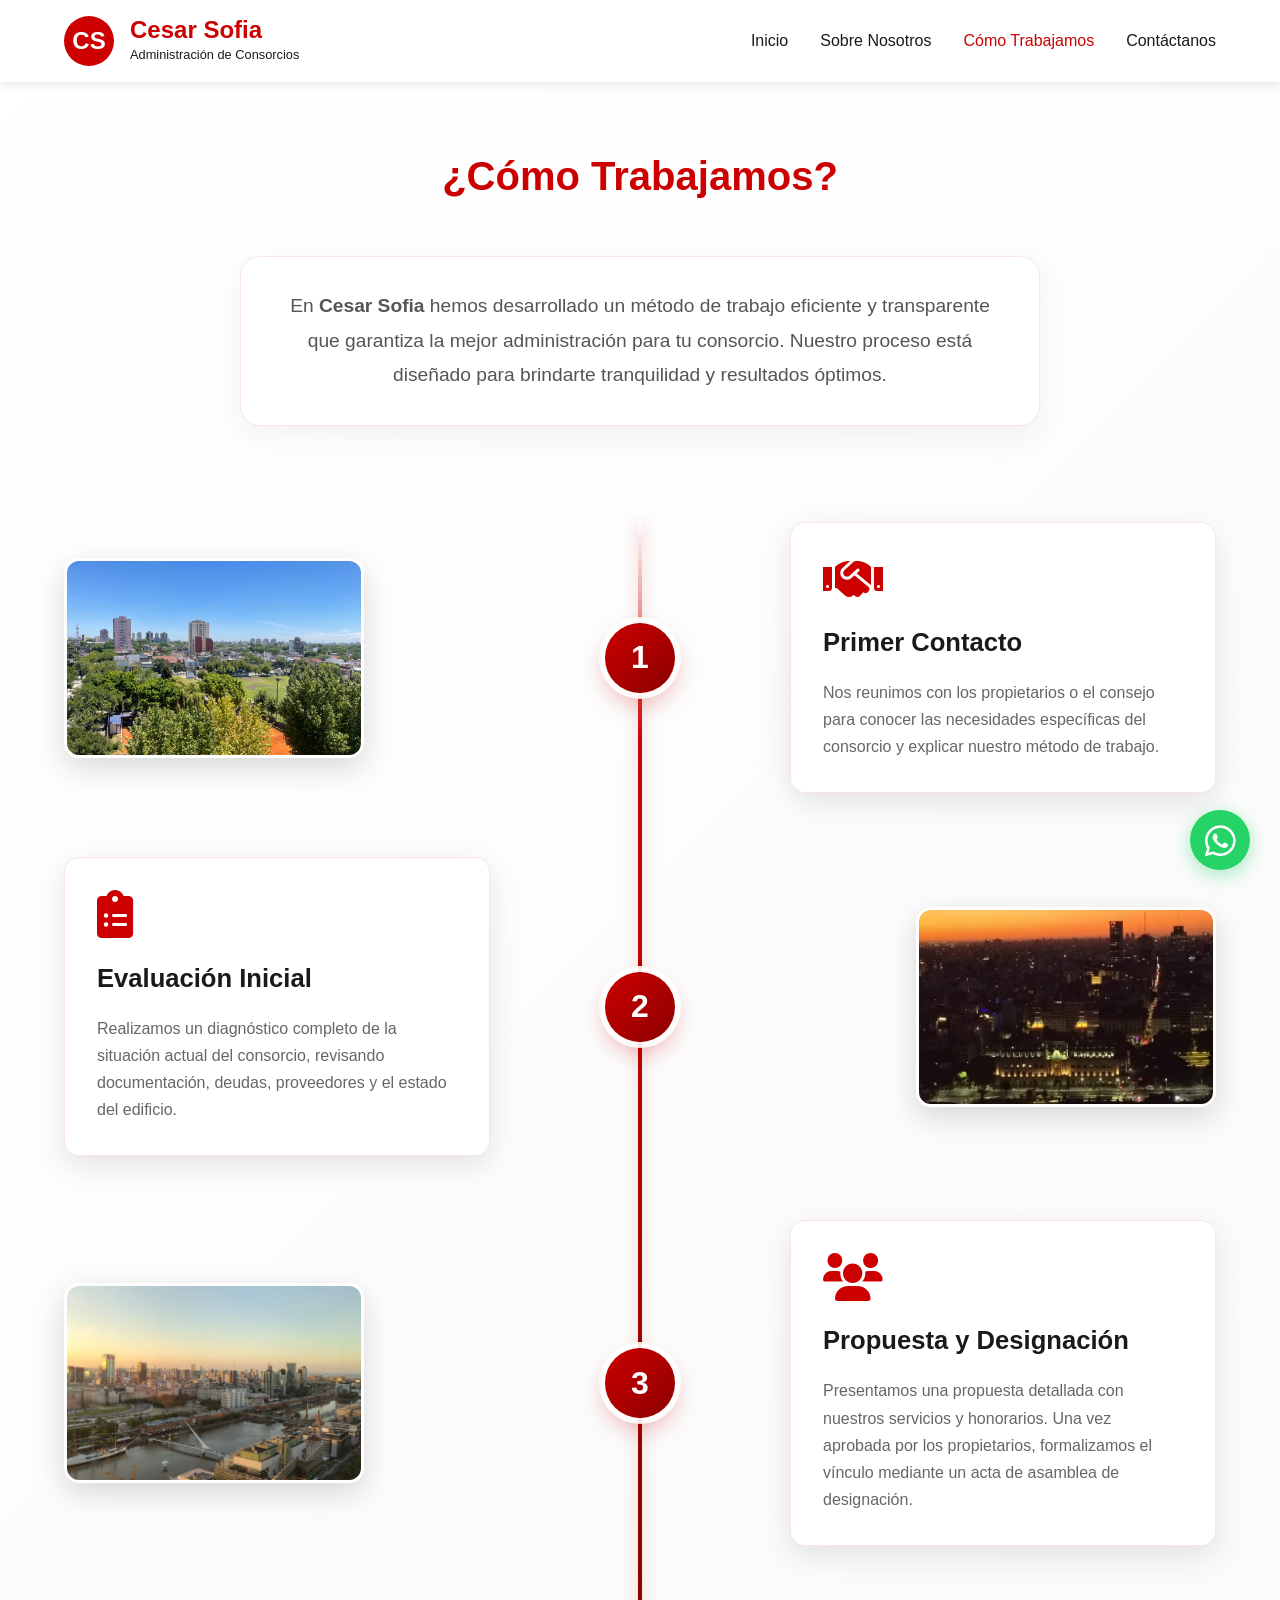
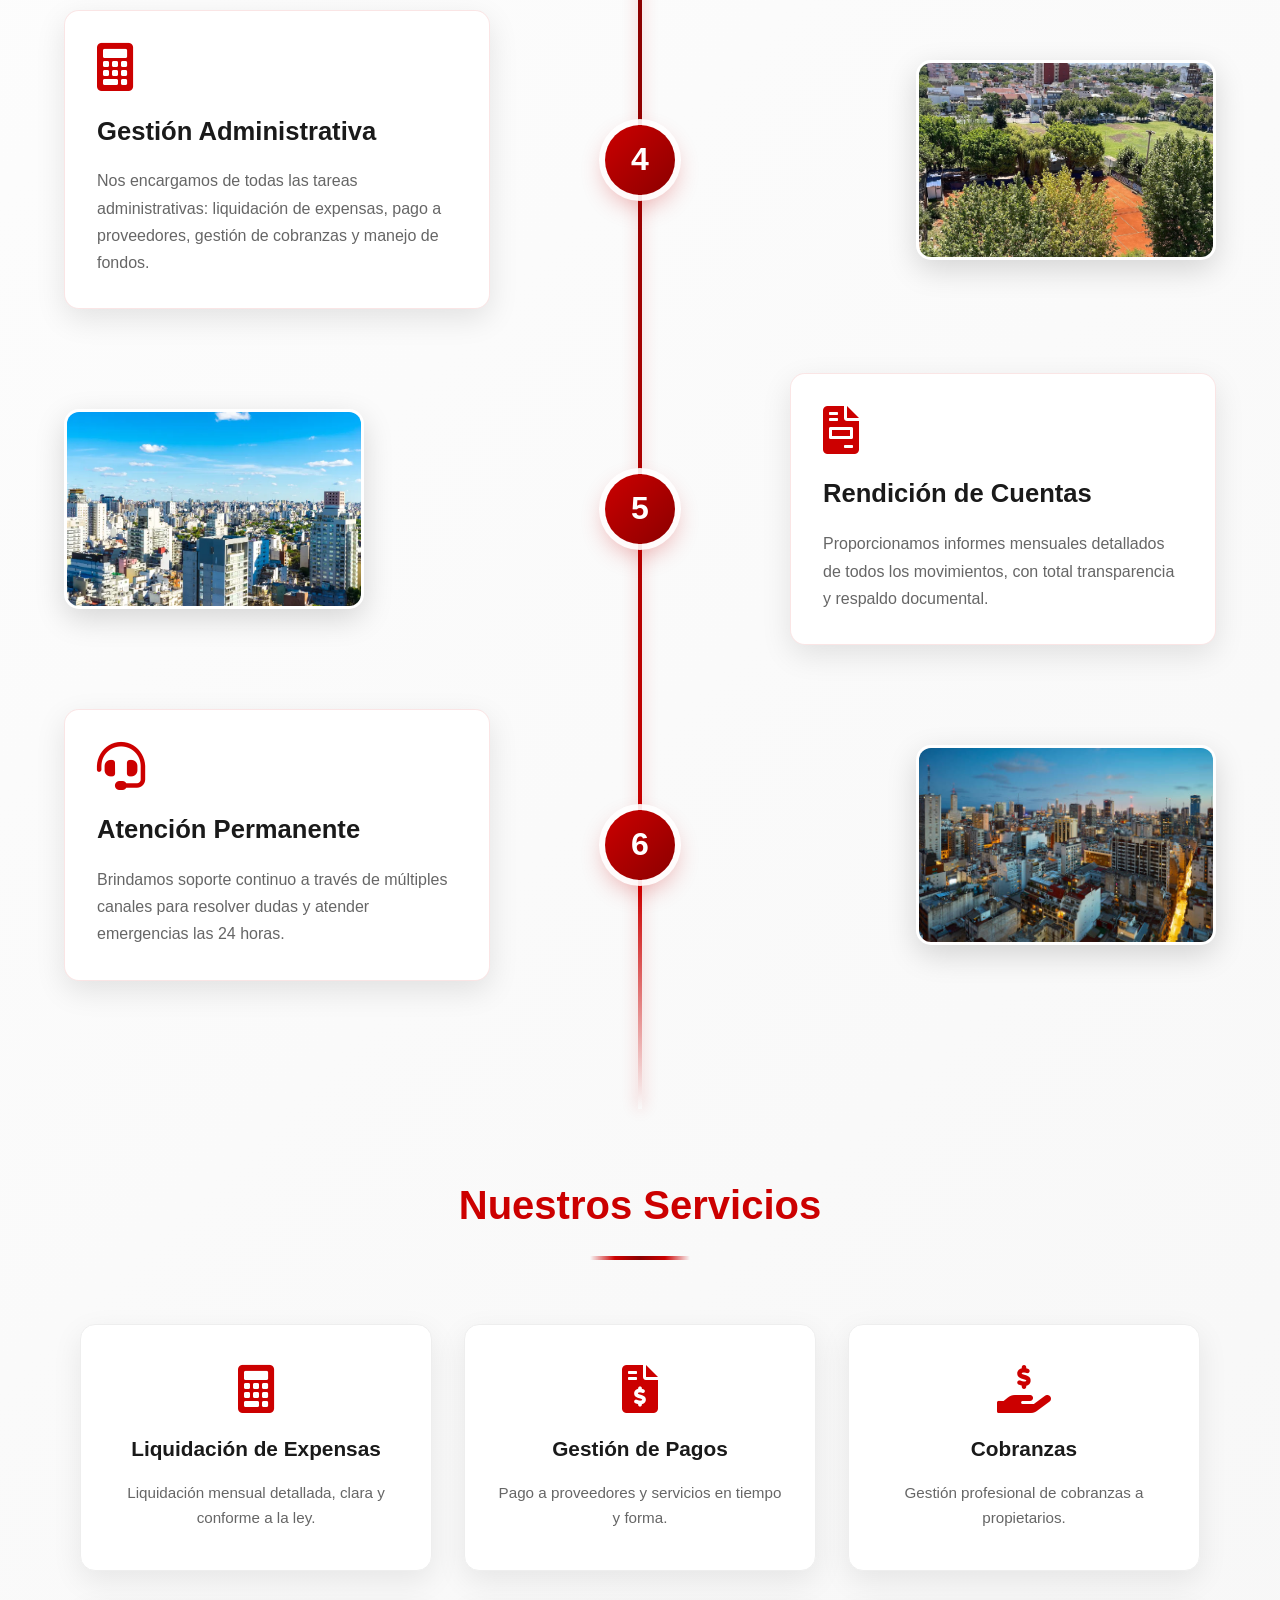
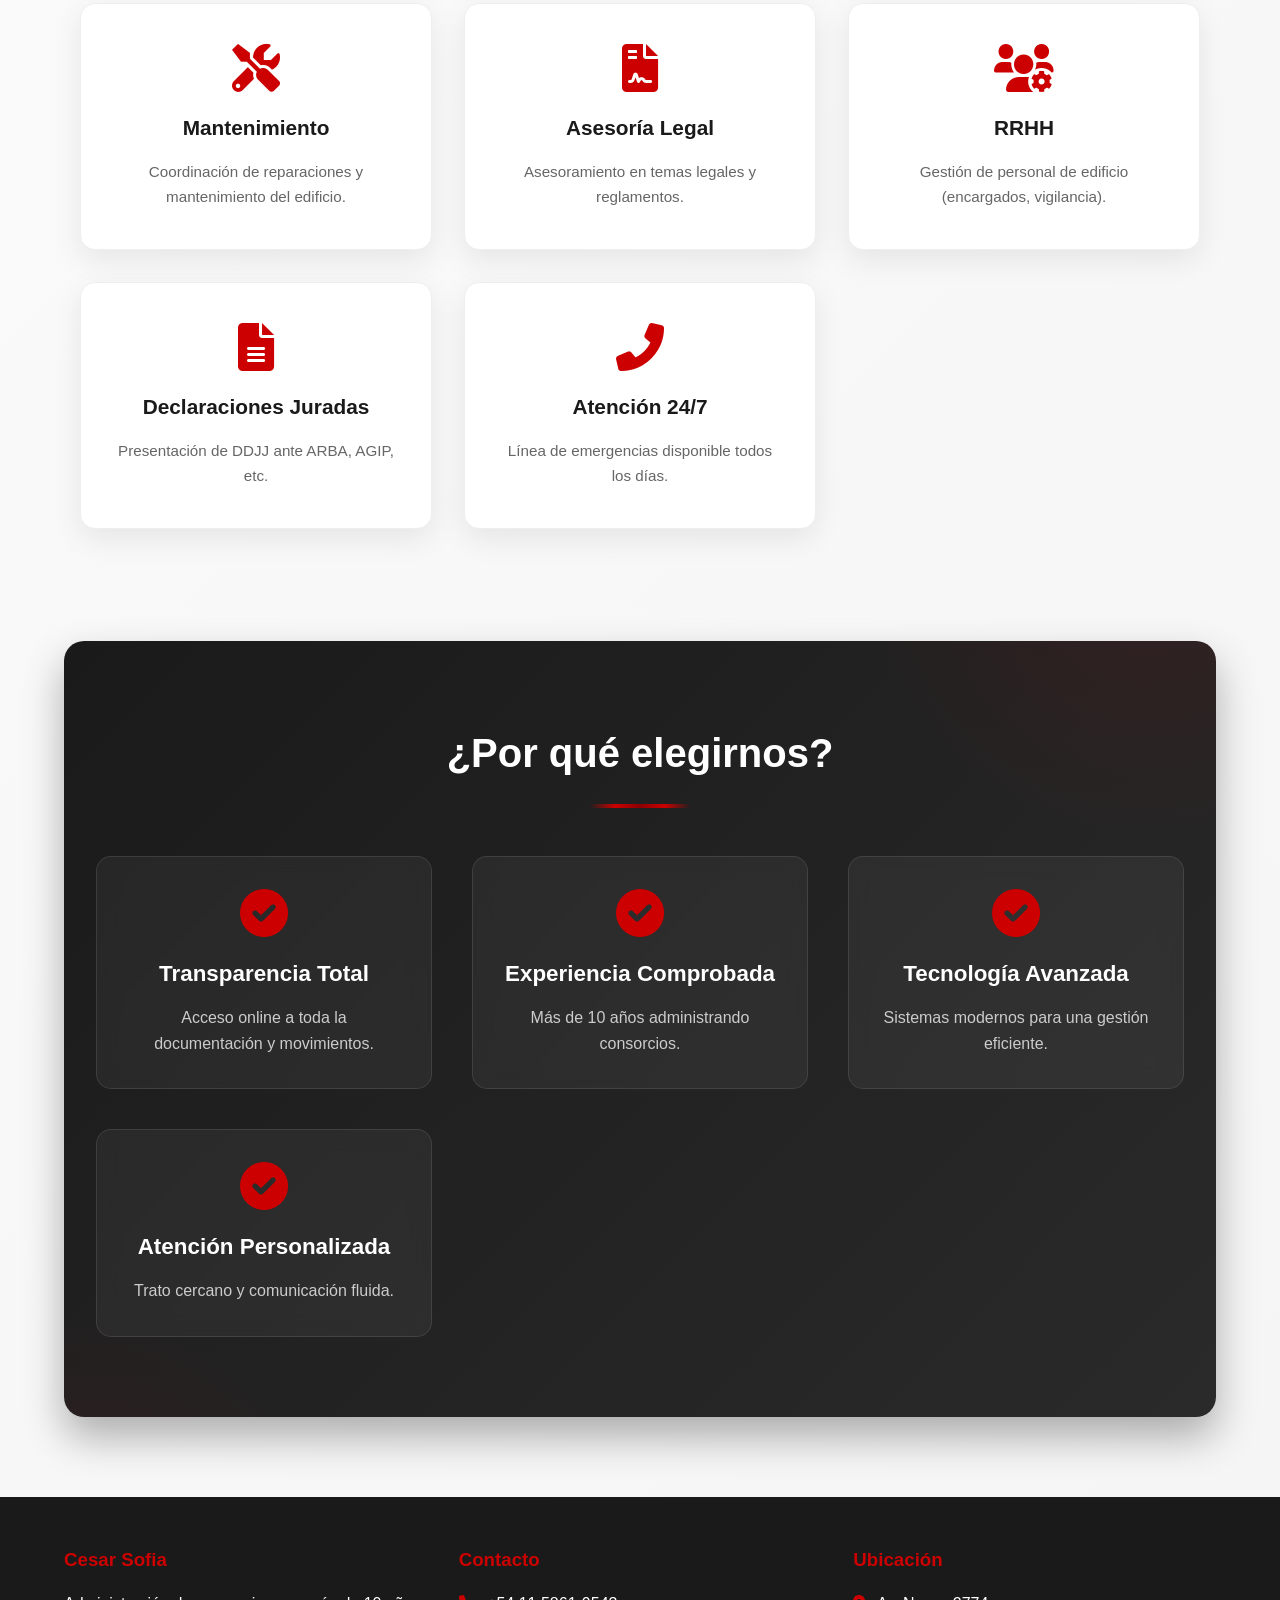
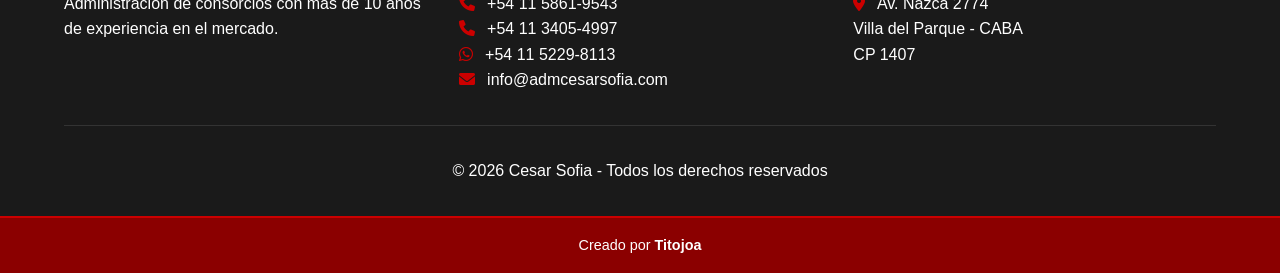
==== commit 5c45f6bf: "MEJORAS AL CODIGO" ====
--- a/como-trabajamos.html
+++ b/como-trabajamos.html
@@ -75,18 +75,17 @@
                 </div>
 
                 <!-- Paso 3 - Imagen a la izquierda -->
-                <div class="process-step">
-                    <div class="step-number">3</div>
-                    <div class="step-image-left">
-                        <img src="foto7.JPG" alt="Firma de contrato" onerror="this.src='https://via.placeholder.com/300x200/cc0000/ffffff?text=Contrato'">
-                    </div>
-                    <div class="step-content">
-                        <i class="fas fa-file-signature"></i>
-                        <h3>Propuesta y Contrato</h3>
-                        <p>Presentamos una propuesta detallada con nuestros servicios y honorarios. Una vez aprobada, formalizamos el vínculo mediante un contrato claro.</p>
-                    </div>
-                </div>
-
+               <div class="process-step">
+    <div class="step-number">3</div>
+    <div class="step-image-left">
+        <img src="foto7.JPG" alt="Asamblea de designación" onerror="this.src='https://via.placeholder.com/300x200/cc0000/ffffff?text=Asamblea'">
+    </div>
+    <div class="step-content">
+        <i class="fas fa-users"></i>
+        <h3>Propuesta y Designación</h3>
+        <p>Presentamos una propuesta detallada con nuestros servicios y honorarios. Una vez aprobada por los propietarios, formalizamos el vínculo mediante un acta de asamblea de designación.</p>
+    </div>
+</div>
                 <!-- Paso 4 - Imagen a la derecha -->
                 <div class="process-step">
                     <div class="step-number">4</div>
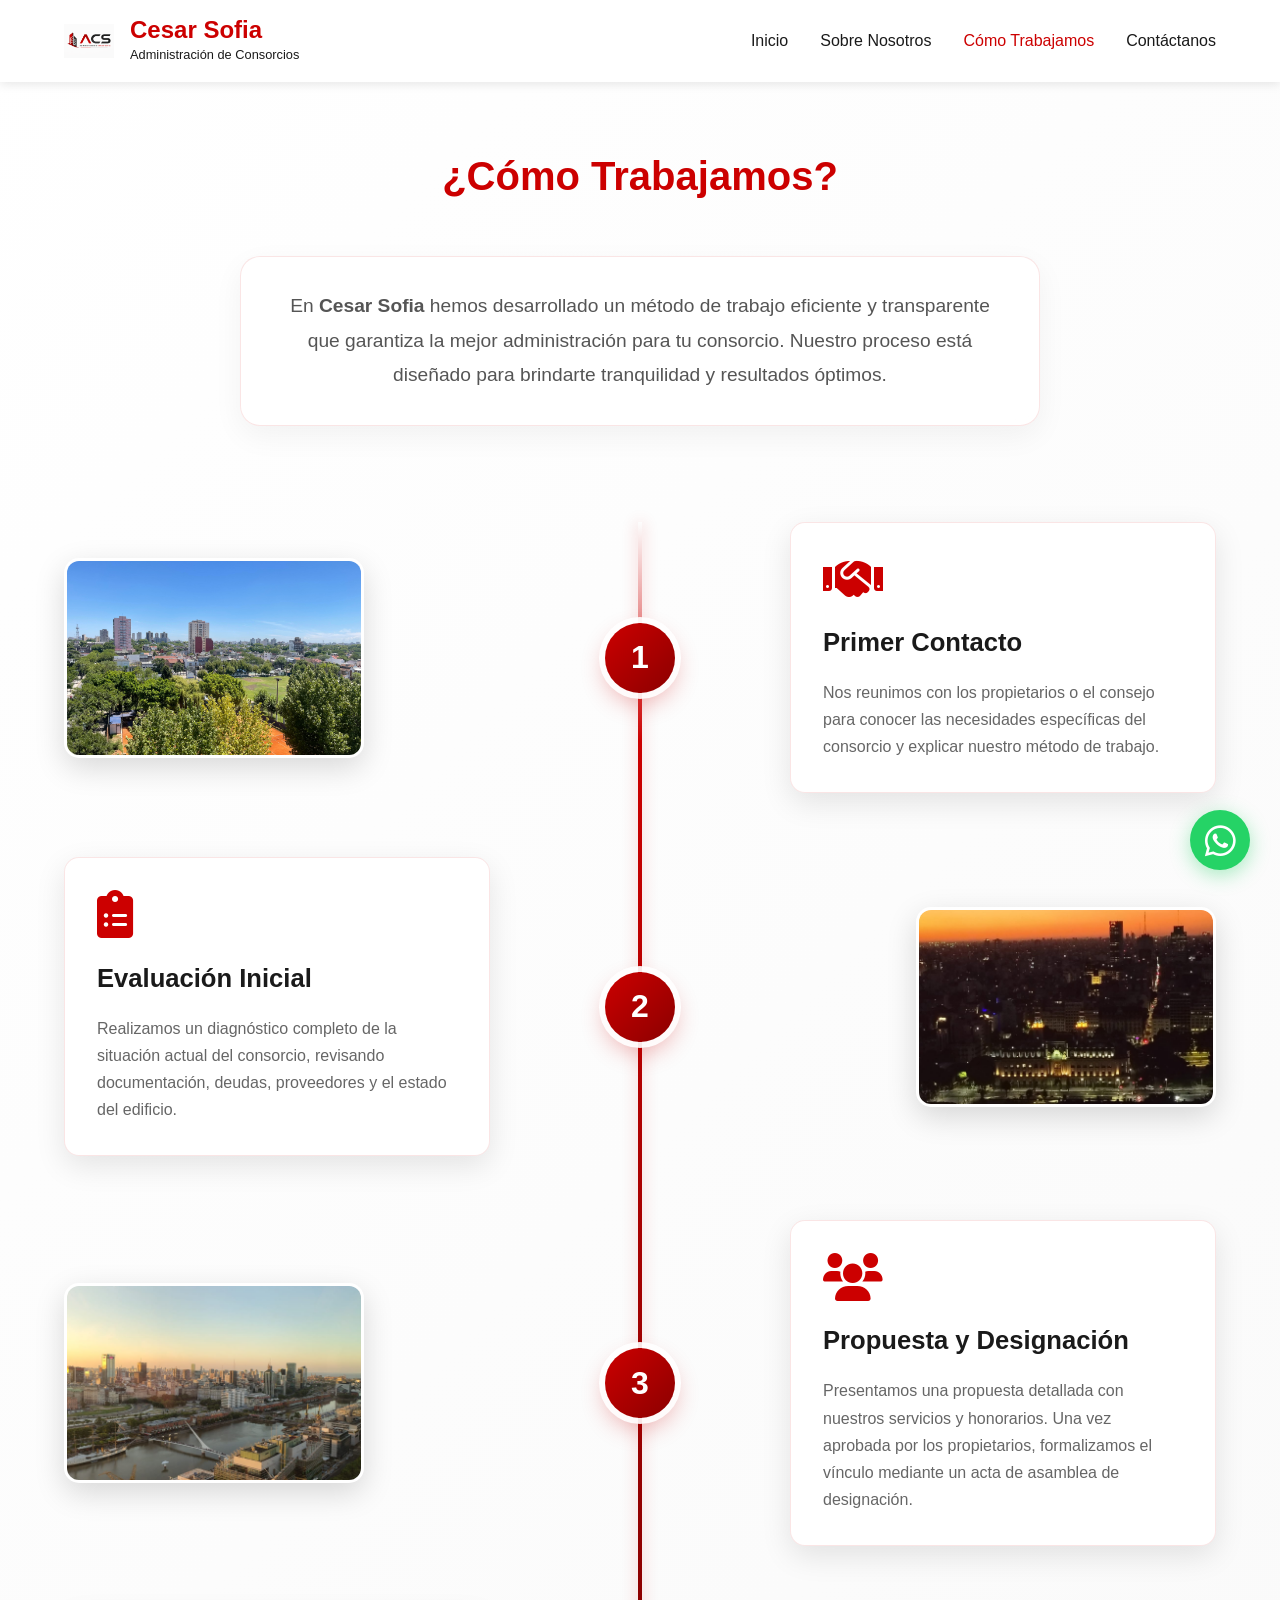
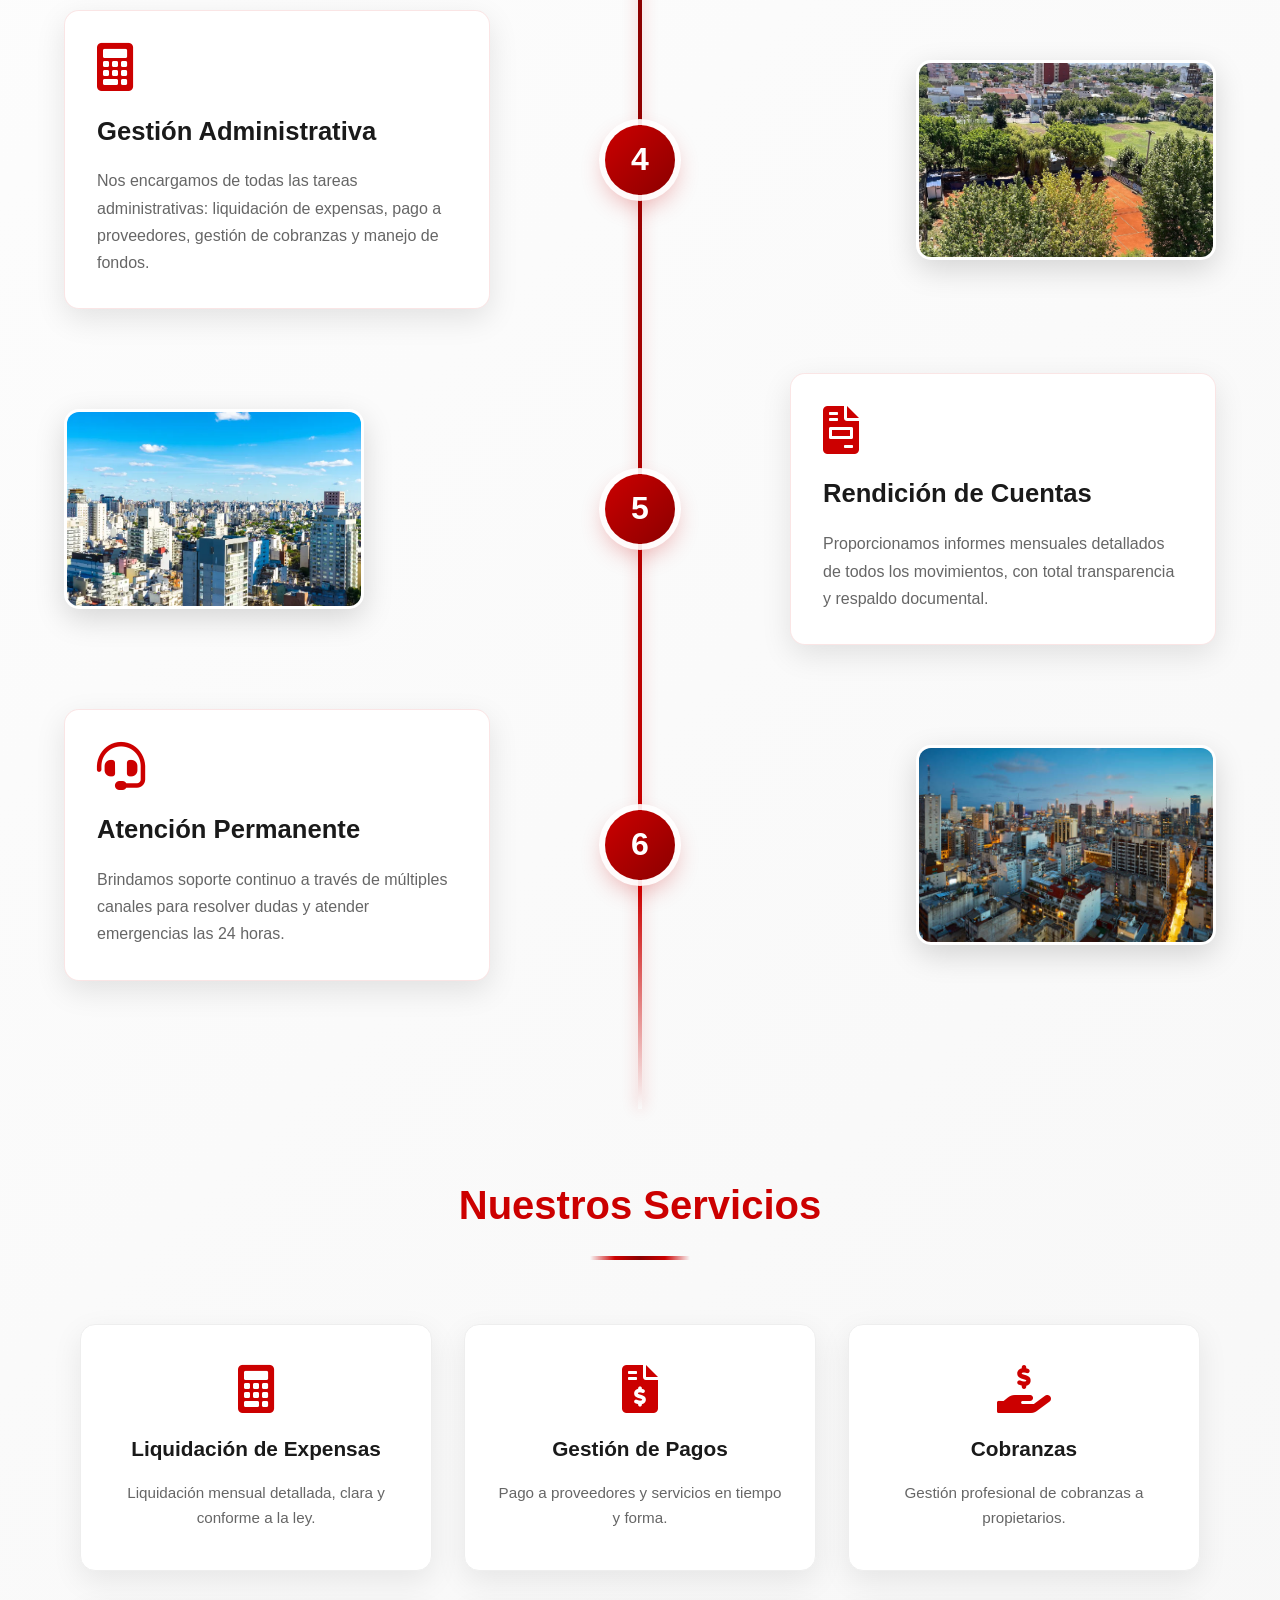
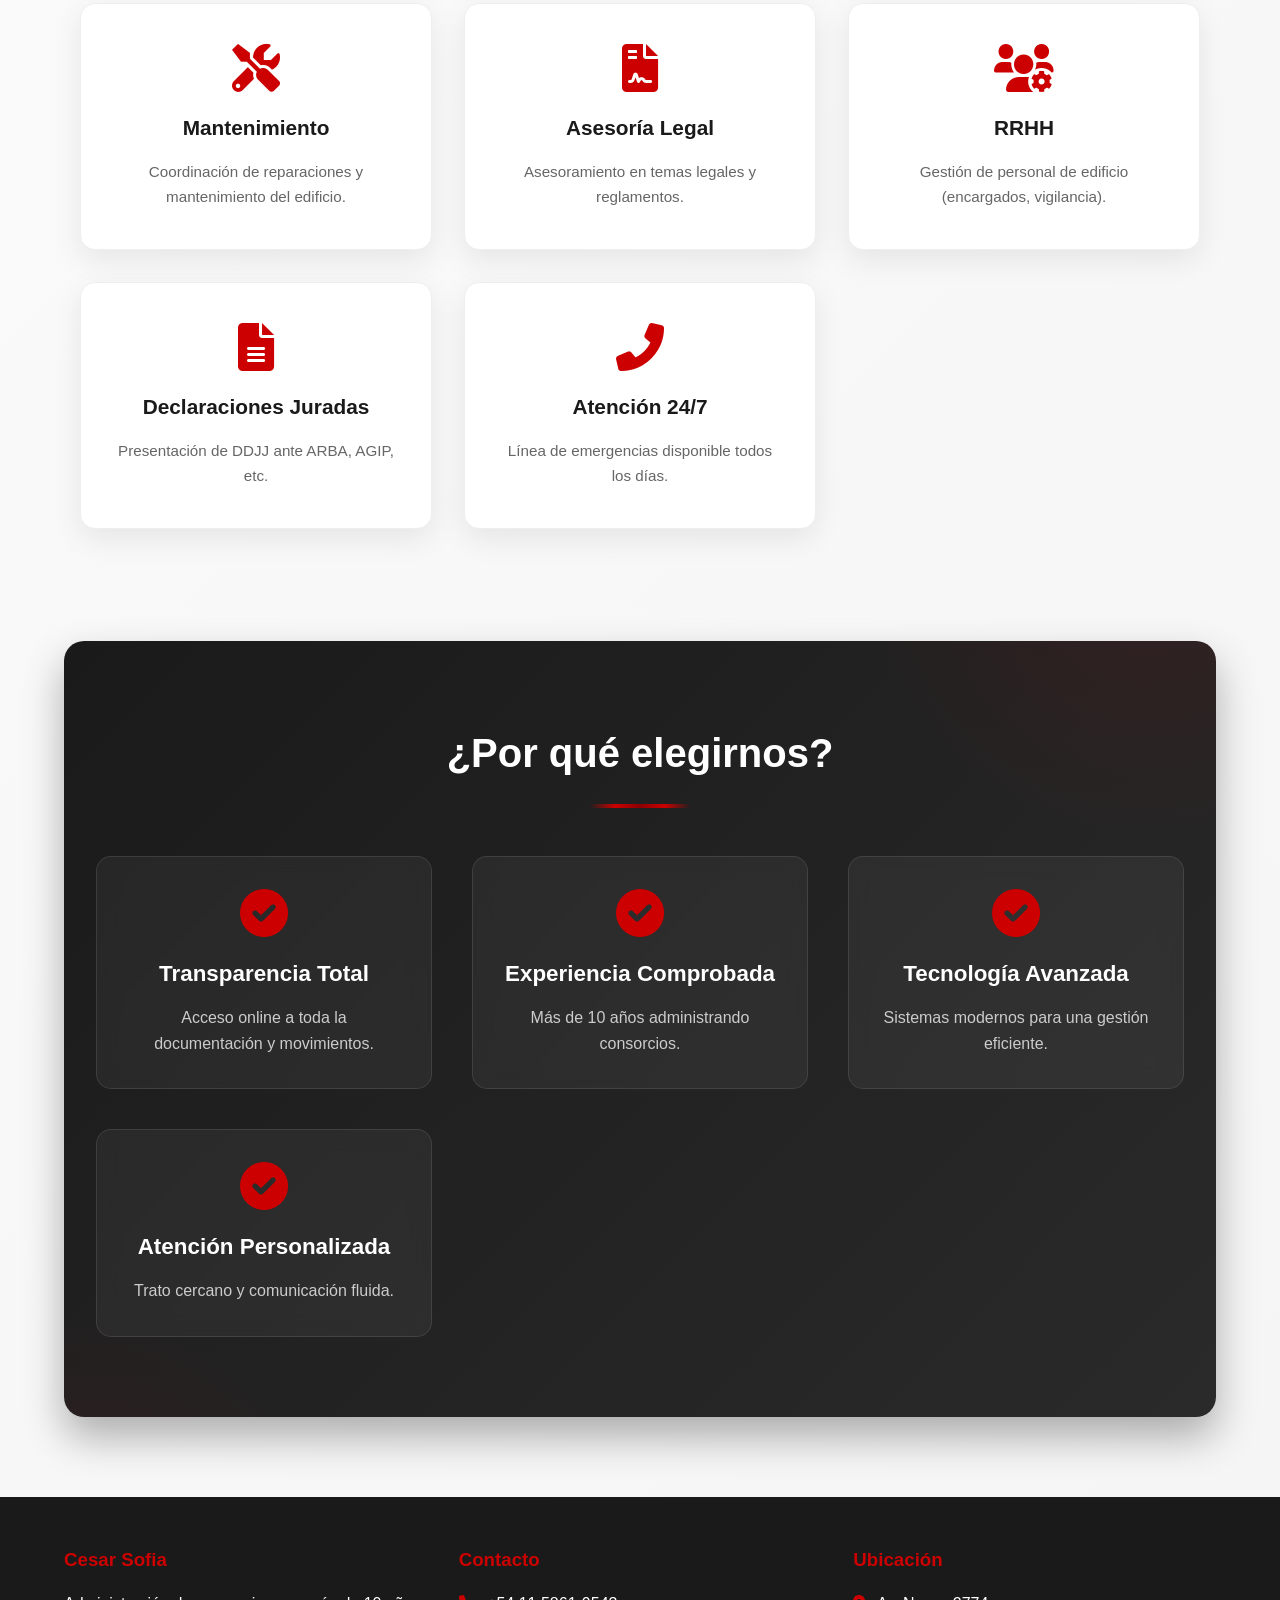
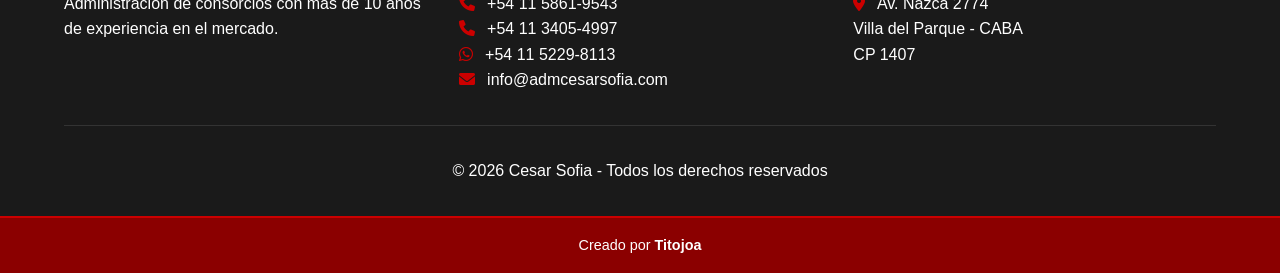
==== commit 1c5820ad: "varias mejoras" ====
--- a/como-trabajamos.html
+++ b/como-trabajamos.html
@@ -3,10 +3,18 @@
 <head>
     <meta charset="UTF-8">
     <meta name="viewport" content="width=device-width, initial-scale=1.0">
-    <title>Cesar Sofia - Cómo Trabajamos | Administración de Consorcios</title>
+    <title>Cómo Trabajamos | Cesar Sofia - Proceso de Administración de Consorcios</title>
+    <meta name="description" content="Conocé nuestro método de trabajo transparente y eficiente para la administración de consorcios. Gestión administrativa, legal y de mantenimiento profesional en Villa del Parque.">
+    <meta name="keywords" content="proceso administración consorcios, gestión de expensas, mantenimiento edificios, administración de propiedades, CABA">
+    <link rel="canonical" href="https://casarmsofia.com/como-trabajamos.html">
+    <meta property="og:title" content="Cómo Trabajamos - Proceso de Administración Cesar Sofia">
+    <meta property="og:description" content="Descubrí nuestro método de trabajo profesional y transparente para la administración de consorcios.">
+    <meta property="og:url" content="https://casarmsofia.com/como-trabajamos.html">
     <link rel="stylesheet" href="css/main.css">
     <link rel="stylesheet" href="css/como-trabajamos.css">
     <link rel="stylesheet" href="https://cdnjs.cloudflare.com/ajax/libs/font-awesome/6.0.0/css/all.min.css">
+    <link rel="icon" type="image/x-icon" href="favicon.ico">
+    <link rel="apple-touch-icon" href="apple-touch-icon.png">
 </head>
 <body>
     <header class="header">
@@ -14,7 +22,7 @@
             <div class="header-content">
                 <div class="logo-container">
                     <div class="logo">
-                        <span>CS</span>
+                        <img src="adm.png" alt="Cesar Sofia">
                     </div>
                     <div class="company-name">
                         <h1>Cesar Sofia</h1>
--- a/css/main.css
+++ b/css/main.css
@@ -51,14 +51,16 @@
 .logo {
     width: 50px;
     height: 50px;
-    background: var(--rojo);
-    border-radius: 50%;
     display: flex;
     align-items: center;
     justify-content: center;
-    color: var(--blanco);
-    font-weight: bold;
-    font-size: 1.5rem;
+    flex-shrink: 0;
+}
+
+.logo img {
+    width: 100%;
+    height: 100%;
+    object-fit: contain;
 }
 
 .company-name h1 {
--- a/css/como-trabajamos.css
+++ b/css/como-trabajamos.css
@@ -593,6 +593,8 @@
         flex-wrap: wrap;
         justify-content: center;
         gap: 1.5rem;
+        position: relative;
+        margin-bottom: 5rem;
     }
     
     .step-image-left,
@@ -609,7 +611,28 @@
     }
     
     .step-number {
-        left: 50%;
+        position: relative;
+        left: auto;
+        transform: none;
+        margin: 0 auto 1rem;
+        width: 60px;
+        height: 60px;
+        font-size: 1.6rem;
+        animation: none;
+        order: -1;
+    }
+    
+    .process-step:hover .step-number {
+        transform: scale(1.1);
+    }
+    
+    @keyframes pulseNumber {
+        0%, 100% {
+            transform: scale(1);
+        }
+        50% {
+            transform: scale(1.05);
+        }
     }
 }
 
@@ -625,22 +648,48 @@
     }
     
     .process-timeline::before {
-        left: 50%;
+        display: none; /* Ocultar la línea vertical en móvil */
+    }
+    
+    .process-step {
+        display: flex;
+        flex-direction: column;
+        align-items: center;
+        text-align: center;
+        margin-bottom: 3rem;
+        gap: 1rem;
+        position: relative;
     }
     
     .step-number {
-        width: 50px;
-        height: 50px;
-        font-size: 1.4rem;
+        position: relative;
+        left: auto;
+        top: auto;
+        transform: none;
+        margin: 0 auto 0.5rem;
+        width: 55px;
+        height: 55px;
+        font-size: 1.5rem;
+        order: 0;
+        flex-shrink: 0;
     }
     
     .step-image-left,
     .step-image-right {
-        height: 160px;
+        width: 100%;
+        max-width: 300px;
+        height: 180px;
+        margin: 0 auto;
+        order: 1;
     }
     
     .step-content {
+        width: 100%;
+        max-width: 100%;
+        margin: 0;
         padding: 1.5rem;
+        text-align: center;
+        order: 2;
     }
     
     .step-content i {
@@ -649,6 +698,10 @@
     
     .step-content h3 {
         font-size: 1.3rem;
+    }
+    
+    .step-content p {
+        font-size: 0.95rem;
     }
     
     .services-grid {
@@ -680,6 +733,11 @@
     
     .section-title::after {
         width: 60px;
+    }
+    
+    /* Ocultar la línea de la timeline en móvil */
+    .process-timeline::before {
+        display: none;
     }
 }
 
@@ -687,9 +745,16 @@
     .step-image-left,
     .step-image-right {
         height: 140px;
+        max-width: 260px;
     }
     
     .step-content {
         padding: 1.2rem;
     }
+    
+    .step-number {
+        width: 48px;
+        height: 48px;
+        font-size: 1.3rem;
+    }
 }
